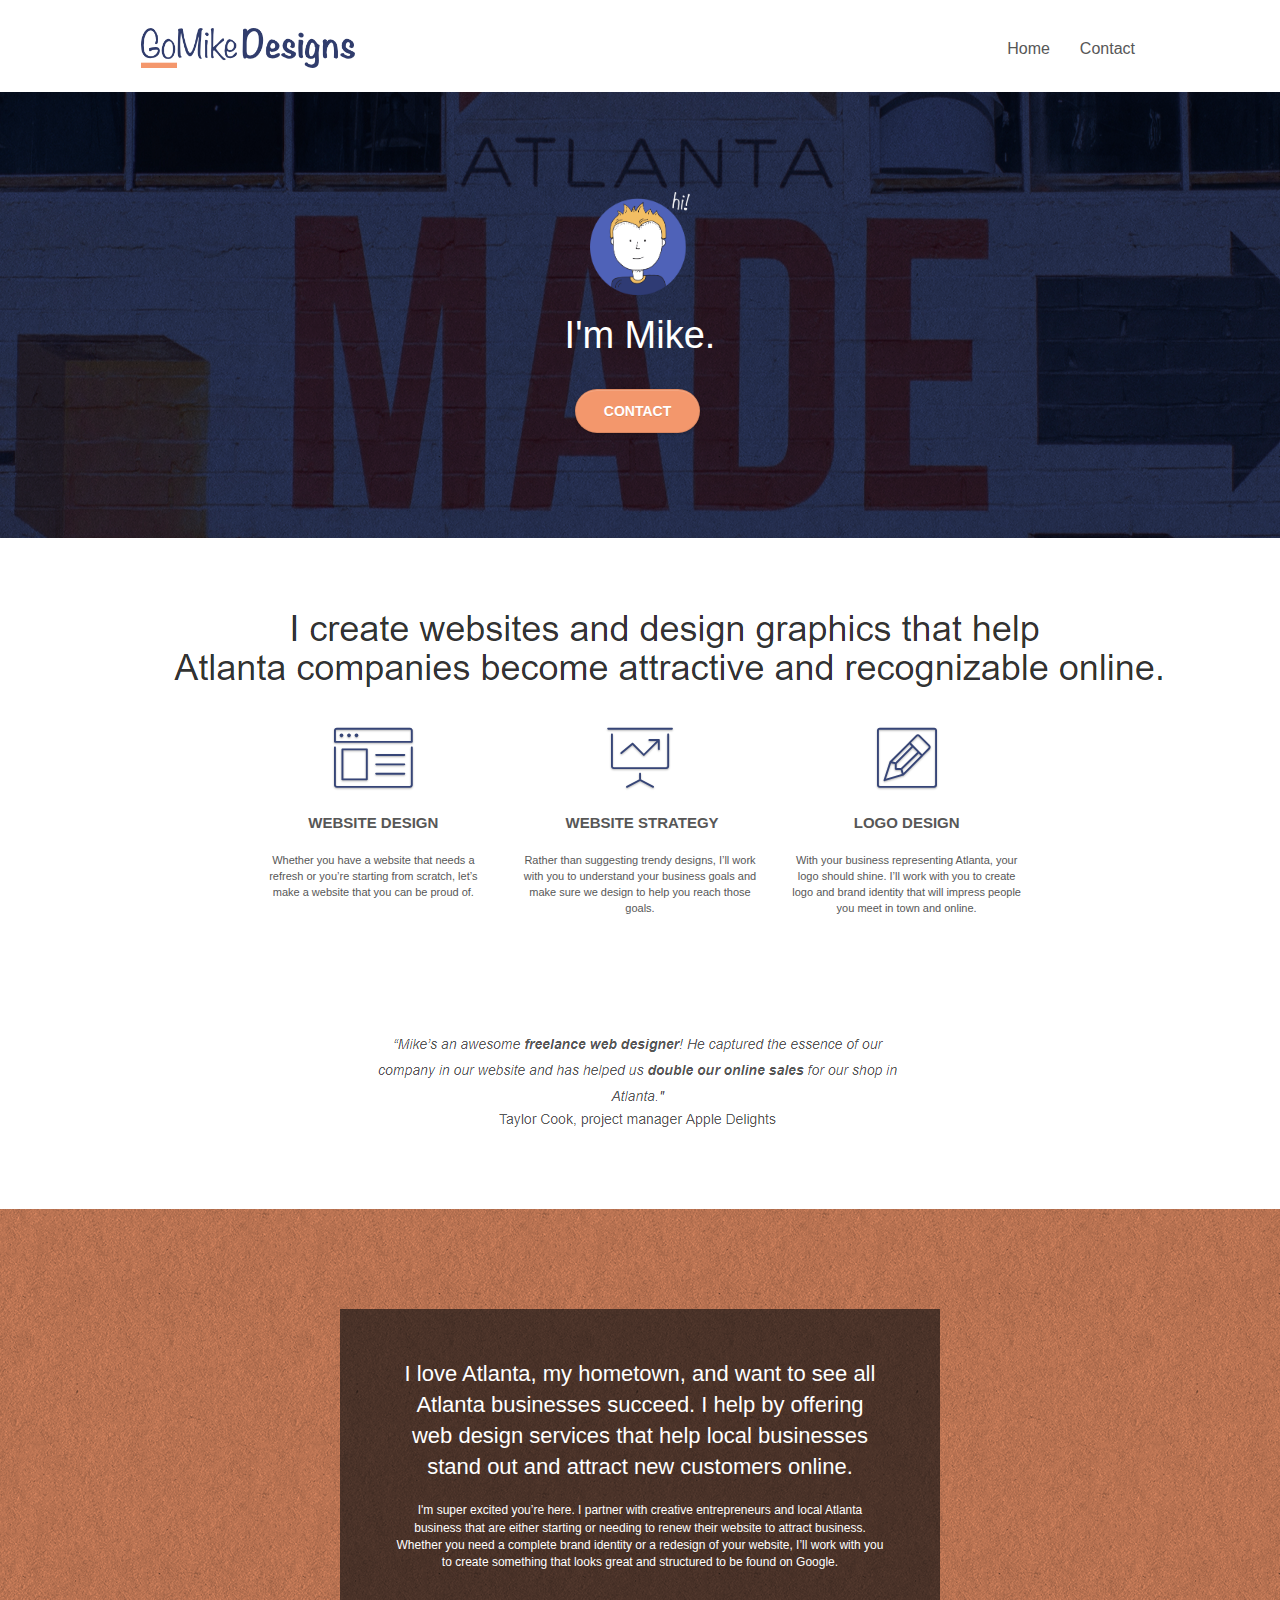
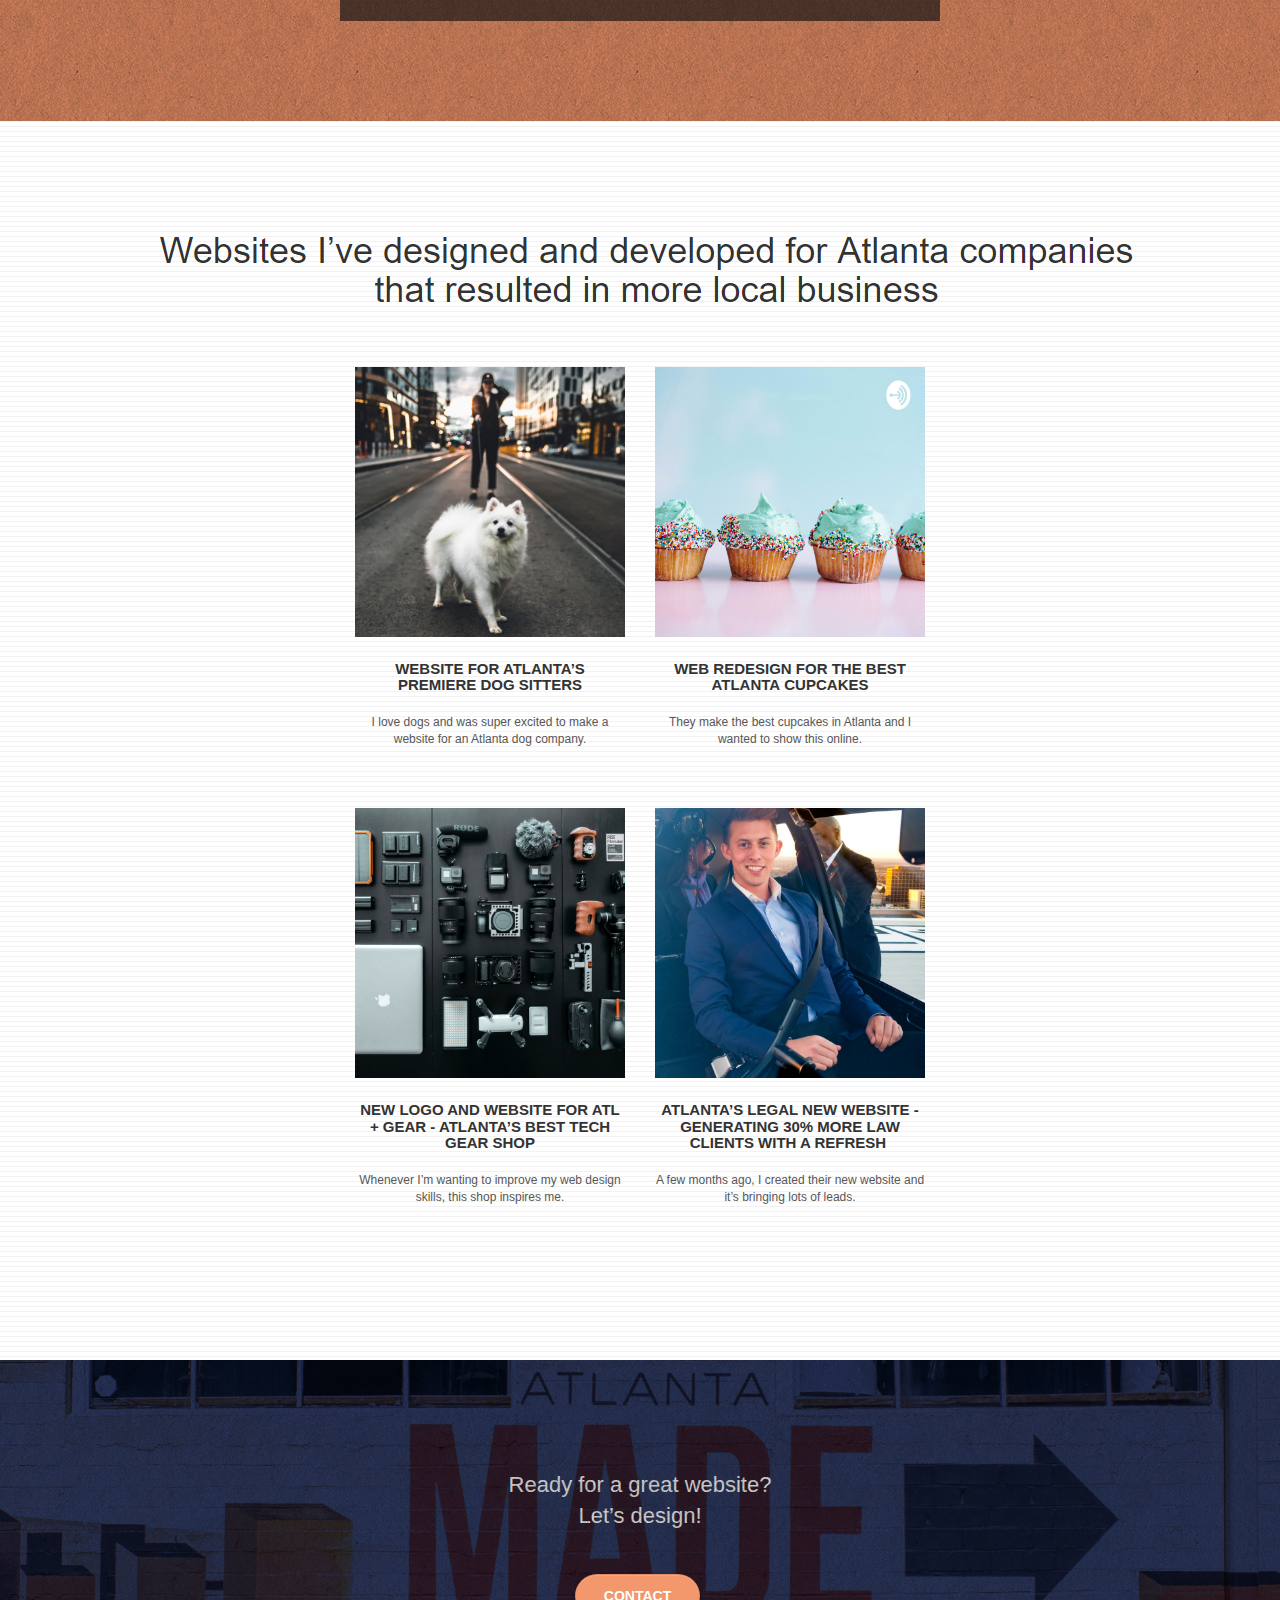
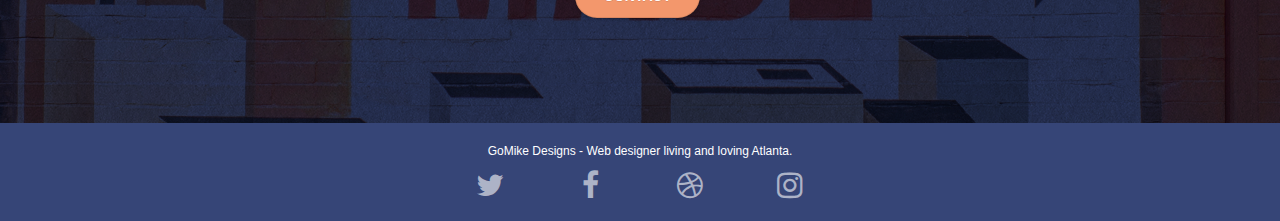
==== index.html @ 609f72b2 "deleted spammy internal links leading to the same page and fixed the color of social media on contac" ====
<!doctype html>
<html lang="en">

<head>
	<meta charset="utf-8">
	<meta name="keywords"
		content="seo, google, website, internet, web design, design agency, design agency, design agency, design agency, design agency, design agency, logo design atlanta">
	<meta name="description" content="I'm Mike and your should hire me to build your website">
	<meta name="viewport" content="width=device-width, initial-scale=1.0, viewport-fit=cover">
	<link rel="shortcut icon" type="image/png" href="favicon.jpg">

	<link rel="stylesheet" type="text/css" href="./css/bootstrap.css">
	<link rel="stylesheet" type="text/css" href="style.css">
	<link rel="stylesheet" type="text/css" href="./css/font-awesome.css">
	<link rel="stylesheet" type="text/css" href="./css/et-line.css">


	<script src="./js/jquery-2.1.0.js"></script>
	<script src="./js/bootstrap.js"></script>
	<script src="./js/blocs.js"></script>
	<script src="./js/jquery.touchSwipe.js"></script>
	<script src="./js/gmaps.js"></script>

	<title>Home</title>


	<!-- Analytics -->

	<!-- Analytics END -->

</head>

<body>
	<!-- Main container -->
	<main class="page-container">

		<!-- bloc-0 -->
		<div class="bloc bgc-white l-bloc " id="bloc-0">
			<div class="container bloc-sm">
				<nav class="navbar row">
					<div class="navbar-header">
						<a class="navbar-brand" href="index.html"><img src="img/atlanta%20web%20design%20logo.png"
								alt="logo, seo, google, website, internet, web design, design agency" height="40" /></a>
						<button id="nav-toggle" type="button" class="ui-navbar-toggle navbar-toggle"
							data-toggle="collapse" data-target=".navbar-1">
							<span class="sr-only">Toggle navigation</span><span class="icon-bar"></span><span
								class="icon-bar"></span><span class="icon-bar"></span>
						</button>
					</div>
					<div class="collapse navbar-collapse navbar-1 special-dropdown-nav">
						<ul class="site-navigation nav navbar-nav">
							<li>
								<a href="index.html">Home</a>
							</li>
							<li>
							</li>
							<li>
								<a href="Contact.html">Contact</a>
							</li>
						</ul>
					</div>
				</nav>
			</div>
		</div>
		<!-- bloc-0 END -->

		<!-- bloc-1-hero -->
		<div class="bloc bgc-dark-slate-blue bg-atlanta-20made-20sign d-bloc bg-t-edge bloc-bg-texture texture-paper b-parallax"
			id="bloc-1-hero">
			<div class="container bloc-lg">
				<div class="row tight-width-whitespace">
					<div class="col-sm-12">
						<img src="img/atlanta%20web%20designer%20mike.png" class="center-block image-resize-mode"
							width="100"
							alt="atlanta web designer mike,seo, google, website, internet, web design, design agency" />
						<h1 class="text-center hero-bloc-text tc-white ">
							I'm Mike.
						</h1>
						<div class="text-center">
							<a href="contact.html" class="btn btn-lg btn-clean btn-rd cta-hero btn-atomic-tangerine"
								id="cta-hero">Contact</a>
						</div>
					</div>
				</div>
			</div>
		</div>
		<!-- bloc-1-hero END -->

		<!-- bloc-2-services -->
		<div class="bloc bgc-white l-bloc" id="bloc-2-services">
			<div class="container bloc-md">
				<div class="row">
					<div class="col-sm-12 text-center">
						<img alt="web agency, web design, logo design, atlanta agency, mike" src="img/title.png" />
					</div>
				</div>
				<div class="row voffset-lg med-width-whitespace">
					<div class="col-sm-4">
						<div class="text-center">
							<span class="et-icon-browser sm-shadow icon-dark-slate-blue icons icon-lg"></span>
						</div>
						<h2 class="mg-md text-center service-header">
							Website Design
						</h2>
						<p class="text-center ">
							Whether you have a website that needs a refresh or you&rsquo;re starting from scratch,
							let&rsquo;s make a website that you can be proud of.
						</p>
					</div>
					<div class="col-sm-4">
						<div class="text-center">
							<span class="et-icon-presentation sm-shadow icon-dark-slate-blue icons icon-lg"></span>
						</div>
						<h2 class="mg-md text-center service-header">
							&nbsp;Website Strategy
						</h2>
						<p class="text-center ">
							Rather than suggesting trendy designs, I&rsquo;ll work with you to understand your business
							goals and make sure we design to help you reach those goals.<br>
						</p>
					</div>
					<div class="col-sm-4">
						<div class="text-center">
							<span class="et-icon-edit sm-shadow icon-dark-slate-blue icons icon-lg"></span>
						</div>
						<h2 class="mg-md text-center service-header">
							Logo Design
						</h2>
						<p class="text-center ">
							With your business representing Atlanta, your logo should shine. I&rsquo;ll work with you to
							create logo and brand identity that will impress people you meet in town and online.
						</p>
					</div>
				</div>
				<div class="row voffset-lg voffset">
					<div class="col-xs-12 col-md-8 col-md-offset-2 text-center">
						<img alt="web agency, web design, logo design " src="img/quote.png" />
					</div>
				</div>
			</div>
		</div>
		<!-- bloc-2-services END -->

		<!-- bloc-3-what-i-do -->
		<div class="bloc tc-white bgc-atomic-tangerine bloc-bg-texture texture-paper b-parallax bg-atlanta-20made-20sign-20orange d-bloc"
			id="bloc-3-what-i-do">
			<div class="container bloc-lg">
				<div class="row tight-width-whitespace black-background">
					<div class="col-sm-12">
						<h2 class="mg-md text-center tc-white">
							I love Atlanta, my hometown, and want to see all Atlanta businesses succeed. I help by
							offering web design services that help local businesses stand out and attract new customers
							online.<br>
						</h2>
						<p class="text-center white">
							I'm super excited you&rsquo;re here. I partner with creative entrepreneurs and local Atlanta
							business that are either starting or needing to renew their website to attract business.
							Whether you need a complete brand identity or a redesign of your website, I&rsquo;ll work
							with you to create something that looks great and structured to be found on
							Google.<br>
						</p>
					</div>
				</div>
			</div>
		</div>
		<!-- bloc-3-what-i-do END -->

		<!-- bloc-4-portfolio -->
		<div class="bloc bgc-white bg-lines-h2-bg bg-repeat l-bloc" id="bloc-4-portfolio">
			<div class="container bloc-lg">
				<div class="row">
					<div class="col-sm-12 text-center">
						<img alt="web agency, web design, logo design " src="img/title2.png" />

					</div>
				</div>
				<div class="row tight-width-whitespace portfolio-row">
					<div class="col-sm-6">
						<a href="#" data-lightbox="img/11.jpg" data-gallery-id="gallery-1"
							data-caption="Website for Atlanta's Premiere dog salon" data-frame="snapshot-lb"><img
								src="img/11.jpg" class="img-responsive portfolio-thumb"
								alt="seo, google, website, internet, web design, design agency website for dog salon" /></a>
						<h3 class="mg-md text-center">
							Website for Atlanta&rsquo;s premiere Dog Sitters
						</h3>
						<p class="text-center">
							I love dogs and was super excited to make a website for an Atlanta dog company.
						</p>
					</div>
					<div class="col-sm-6">
						<a href="#" data-lightbox="img/2.jpg" data-gallery-id="gallery-1"
							data-caption="web redesign for the best cupcakes in Atlanta" data-frame="snapshot-lb"><img
								src="img/2.jpg" class="img-responsive portfolio-thumb"
								alt="seo, google, website, internet, web design, design agency website for best cupcakes in atlanta" /></a>
						<h3 class="mg-md text-center">
							Web redesign for the best Atlanta&nbsp;cupcakes
						</h3>
						<p class="text-center">
							They make the best cupcakes in Atlanta and I wanted to show this online.
						</p>
					</div>
				</div>
				<div class="row tight-width-whitespace portfolio-row">
					<div class="col-sm-6">
						<a href="#" data-lightbox="img/3.bmp" data-gallery-id="gallery-1"
							data-caption="New logo and website for Atlanta's best tech gear shop"
							data-frame="snapshot-lb"><img src="img/3.bmp" class="img-responsive portfolio-thumb"
								alt="3.jpg" /></a>
						<h3 class="mg-md text-center">
							New logo and website for Atl + Gear - Atlanta&rsquo;s best tech gear shop
						</h3>
						<p class="text-center">
							Whenever I&rsquo;m wanting to improve my web design skills, this shop inspires me.
						</p>
					</div>
					<div class="col-sm-6">
						<a href="#" data-lightbox="img/4.bmp" data-gallery-id="gallery-1"
							data-caption="Atlanta's legal website generates 30% more clients after web redesign"
							data-frame="snapshot-lb"><img src="img/4.bmp" class="img-responsive portfolio-thumb"
								alt="seo, google, website, internet, web design, Atlanta's legal website generates 30% more clients after web redesign" /></a>
						<h3 class="mg-md text-center">
							Atlanta&rsquo;s legal new website - Generating 30% more law clients with a refresh&nbsp;
						</h3>
						<p class="text-center">
							A few months ago, I created their new website and it&rsquo;s bringing lots of leads.
						</p>
					</div>
				</div>
			</div>
		</div>
		<!-- bloc-4-portfolio END -->

		<!-- bloc-5-cta -->
		<div class="bloc bgc-dark-slate-blue bg-atlanta-20made-20sign d-bloc bloc-bg-texture texture-paper"
			id="bloc-5-cta">
			<div class="container bloc-lg">
				<div class="row">
					<h2 class="mg-md text-center tc-white">
						Ready for a great website? <br>Let&rsquo;s design!
					</h2>
					<div class="col-sm-12 text-center">
						<a href="contact.html"
							class="btn btn-atomic-tangerine btn-clean btn-rd btn-lg cta-hero">Contact</a>
					</div>
				</div>
			</div>
		</div>
		<!-- bloc-5-cta END -->

		<!-- Footer - bloc-8 -->
		<footer class="bloc bgc-dark-slate-blue d-bloc" id="bloc-8">
			<div class="container bloc-sm">
				<div class="row">
					<div class="col-sm-12">
						<p class="text-center white">
							GoMike Designs - Web designer living and loving Atlanta.<br>
						</p>
						<div class="row row-no-gutters social">
							<div class="col-sm-3">
								<div class="text-center">
									<a class="social" href="index.html"><span class="fa fa-twitter icon-md"></span></a>
								</div>
							</div>
							<div class="col-sm-3">
								<div class="text-center">
									<a class="social" href="index.html"><span class="fa fa-facebook icon-md"></span></a>
								</div>
							</div>
							<div class="col-sm-3">
								<div class="text-center">
									<a class="social" href="index.html"><span class="fa fa-dribbble icon-md"></span></a>
								</div>
							</div>
							<div class="col-sm-3">
								<div class="text-center">
									<a class="social" href="index.html"><span
											class="fa fa-instagram icon-md"></span></a>
								</div>
							</div>
						</div>
					</div>
				</div>
			</div>
		</footer>
		<!-- Footer - bloc-8 END -->

	</main>
	<!-- Main container END -->
</body>

</html>
---- style.css ----
body {
    margin: 0;
    padding: 0;
    background: #FFF;
    overflow-x: hidden;
    -webkit-font-smoothing: antialiased;
    -moz-osx-font-smoothing: grayscale;
}

a,
button {
    transition: all .3s ease-in-out;
    outline: none !important;
}

a:hover {
    text-decoration: none;
    cursor: pointer;
}

#page-loading-blocs-notifaction {
    position: fixed;
    top: 0;
    bottom: 0;
    width: 100%;
    z-index: 100000;
    background: #FFFFFF url("img/pageload-spinner.gif") no-repeat center center;
}

.bloc {
    width: 100%;
    clear: both;
    background: 50% 50% no-repeat;
    padding: 0 50px;
    -webkit-background-size: cover;
    -moz-background-size: cover;
    -o-background-size: cover;
    background-size: cover;
    position: relative;
}

.bloc .container {
    padding-left: 0;
    padding-right: 0;
}

.bloc-lg {
    padding: 100px 50px;
}

.bloc-md {
    padding: 50px;
}

.bloc-sm {
    padding: 20px 50px;
}

.bg-center,
.bg-l-edge,
.bg-r-edge,
.bg-t-edge,
.bg-b-edge,
.bg-tl-edge,
.bg-bl-edge,
.bg-tr-edge,
.bg-br-edge,
.bg-repeat {
    -webkit-background-size: auto !important;
    -moz-background-size: auto !important;
    -o-background-size: auto !important;
    background-size: auto !important;
}

.bg-repeat {
    background: repeat;
}

.bg-t-edge {
    background: top no-repeat;
}

.bloc-bg-texture::before {
    content: "";
    background-size: 2px 2px;
    position: absolute;
    top: 0;
    bottom: 0;
    left: 0;
    right: 0;
}

.texture-paper::before {
    background: url("img/texture-paper.png");
    background-size: 280px 280px;
}

.b-parallax {
    background-attachment: fixed;
}

.d-bloc {
    color: rgba(255, 255, 255, .7);
}

.d-bloc button:hover {
    color: rgba(255, 255, 255, .9);
}

.d-bloc .icon-round,
.d-bloc .icon-square,
.d-bloc .icon-rounded,
.d-bloc .icon-semi-rounded-a,
.d-bloc .icon-semi-rounded-b {
    border-color: rgba(255, 255, 255, .9);
}

.d-bloc .divider-h span {
    border-color: rgba(255, 255, 255, .2);
}

.d-bloc .a-btn,
.d-bloc .navbar a,
.d-bloc .navbar-brand,
.d-bloc a .icon-sm,
.d-bloc a .icon-md,
.d-bloc a .icon-lg,
.d-bloc a .icon-xl,
.d-bloc h1 a,
.d-bloc h2 a,
.d-bloc h3 a,
.d-bloc h4 a,
.d-bloc h5 a,
.d-bloc h6 a,
.d-bloc p a {
    color: rgba(255, 255, 255, .6);
}

.d-bloc .a-btn:hover,
.d-bloc .navbar a:hover,
.d-bloc .navbar-brand:hover,
.d-bloc a:hover .icon-sm,
.d-bloc a:hover .icon-md,
.d-bloc a:hover .icon-lg,
.d-bloc a:hover .icon-xl,
.d-bloc h1 a:hover,
.d-bloc h2 a:hover,
.d-bloc h3 a:hover,
.d-bloc h4 a:hover,
.d-bloc h5 a:hover,
.d-bloc h6 a:hover,
.d-bloc p a:hover {
    color: rgba(255, 255, 255, 1);
}

.d-bloc .navbar-toggle .icon-bar {
    background: rgba(255, 255, 255, 1);
}

.d-bloc .btn-wire,
.d-bloc .btn-wire:hover {
    color: rgba(255, 255, 255, 1);
    border-color: rgba(255, 255, 255, 1);
}

.d-bloc .panel {
    color: rgba(0, 0, 0, .5);
}

.d-bloc .panel button:hover {
    color: rgba(0, 0, 0, .7);
}

.d-bloc .panel icon {
    border-color: rgba(0, 0, 0, .7);
}

.d-bloc .panel .divider-h span {
    border-color: rgba(0, 0, 0, .1);
}

.d-bloc .panel .a-btn {
    color: rgba(0, 0, 0, .6);
}

.d-bloc .panel .a-btn:hover {
    color: rgba(0, 0, 0, 1);
}

.d-bloc .panel .btn-wire,
.d-bloc .panel .btn-wire:hover {
    color: rgba(0, 0, 0, .7);
    border-color: rgba(0, 0, 0, .3);
}

.d-bloc .panel,
.l-bloc {
    color: rgba(0, 0, 0, .5);
}

.d-bloc .panel button:hover,
.l-bloc button:hover {
    color: rgba(0, 0, 0, .7);
}

.l-bloc .icon-round,
.l-bloc .icon-square,
.l-bloc .icon-rounded,
.l-bloc .icon-semi-rounded-a,
.l-bloc .icon-semi-rounded-b {
    border-color: rgba(0, 0, 0, .7);
}

.d-bloc .panel .divider-h span,
.l-bloc .divider-h span {
    border-color: rgba(0, 0, 0, .1);
}

.d-bloc .panel .a-btn,
.l-bloc .a-btn,
.l-bloc .navbar a,
.l-bloc .navbar-brand,
.l-bloc a .icon-sm,
.l-bloc a .icon-md,
.l-bloc a .icon-lg,
.l-bloc a .icon-xl,
.l-bloc h1 a,
.l-bloc h2 a,
.l-bloc h3 a,
.l-bloc h4 a,
.l-bloc h5 a,
.l-bloc h6 a,
.l-bloc p a {
    color: rgba(0, 0, 0, .6);
}

.d-bloc .panel .a-btn:hover,
.l-bloc .a-btn:hover,
.l-bloc .navbar a:hover,
.l-bloc .navbar-brand:hover,
.l-bloc a:hover .icon-sm,
.l-bloc a:hover .icon-md,
.l-bloc a:hover .icon-lg,
.l-bloc a:hover .icon-xl,
.l-bloc h1 a:hover,
.l-bloc h2 a:hover,
.l-bloc h3 a:hover,
.l-bloc h4 a:hover,
.l-bloc h5 a:hover,
.l-bloc h6 a:hover,
.l-bloc p a:hover {
    color: rgba(0, 0, 0, 1);
}

.l-bloc .navbar-toggle .icon-bar {
    color: rgba(0, 0, 0, .6);
}

.d-bloc .panel .btn-wire,
.d-bloc .panel .btn-wire:hover,
.l-bloc .btn-wire,
.l-bloc .btn-wire:hover {
    color: rgba(0, 0, 0, .7);
    border-color: rgba(0, 0, 0, .3);
}

.voffset {
    margin-top: 30px;
}

.voffset-lg {
    margin-top: 80px;
}

.row-no-gutters {
    margin-right: 0;
    margin-left: 0;
}

.row.row-no-gutters>[class^="col-"],
.row.row-no-gutters>[class*=" col-"] {
    padding-right: 0;
    padding-left: 0;
}

#bloc-2-services p {
    font-size: 11px;
}

.navbar {
    margin-bottom: 0;
    z-index: 1;
}

.navbar-brand {
    height: auto;
    padding: 3px 15px;
    font-size: 25px;
    font-weight: normal;
    font-weight: 600;
    line-height: 44px;
}

.navbar-brand img {
    max-height: 200px;
    margin: 0 5px 0 0;
    display: inline;
}

.navbar-brand img[src$=svg] {
    min-width: 100px;
}

.nav-center .navbar-brand img {
    margin: 0;
}

.navbar .nav {
    padding-top: 2px;
    margin-right: -16px;
    float: right;
    z-index: 1;
}

.nav>li {
    float: left;
    margin-top: 4px;
    font-size: 16px;
}

.navbar-nav .open .dropdown-menu>li>a {
    text-align: inherit;
}

.nav>li a:hover,
.nav>li a:focus {
    background: transparent;
}

.navbar-toggle {
    margin: 10px 10px 0 0;
    border: 0px;
}

.navbar-toggle:hover {
    background: transparent !important;
}

.navbar-toggle .icon-bar {
    background-color: rgba(0, 0, 0, .5);
    width: 26px;
}

.nav-invert .navbar .nav {
    float: left;
}

.nav-invert .navbar-header,
.nav-invert .navbar-brand {
    float: right;
    position: relative;
    z-index: 2;
}

@media (min-width: 768px) {
    .site-navigation {
        position: absolute;
        top: 50%;
        right: 20px;
        transform: translate(0, -50%);
        -webkit-transform: translateY(-50%);
    }

    .nav>li .dropdown-menu a,
    .nav>li .dropdown-menu a:hover {
        color: #484848;
    }

    .nav-invert .site-navigation {
        left: 0;
        right: 0;
    }

    .nav-center {
        text-align: center;
    }

    .nav-center .navbar-header {
        width: 100%;
    }

    .nav-center .navbar-header,
    .nav-center .navbar-brand,
    .nav-center .nav>li {
        float: none;
        display: inline-block;
    }

    .nav-center .site-navigation {
        position: relative;
        width: 100%;
        right: 0;
        margin-right: 0px;
        margin-top: 20px;
    }

    .nav-center.mini-nav .navbar-toggle {
        float: none;
        margin: 10px auto 0;
    }
}

.nav>li>.dropdown a {
    background: none !important;
    display: block;
    padding: 14px 15px;
}

nav .caret {
    margin: 0 5px;
}

.dropdown-menu .dropdown-menu {
    top: -8px;
    left: 100%;
}

.dropdown-menu .dropmenu-flow-right {
    top: 100%;
    left: 0;
    margin-left: -1px;
    border-top-left-radius: 0;
    border-top-right-radius: 0;
}

.dropdown-menu .dropdown span {
    border: 4px solid black;
    border-top-color: transparent;
    border-right-color: transparent;
    border-bottom-color: transparent;
    margin: 6px -5px 0 0 !important;
    float: right;
}

.mg-md {
    margin-top: 10px;
    margin-bottom: 20px;
}

.mg-lg {
    margin-top: 10px;
    margin-bottom: 40px;
}

.btn {
    margin: 0 5px 5px 0;
}

.btn.pull-right {
    margin: 0 0 5px 5px;
}

.btn-d,
.btn-d:hover,
.btn-d:focus {
    color: #FFF;
    background: rgba(0, 0, 0, .3);
}

button {
    outline: none !important;
}

.btn-rd {
    border-radius: 40px;
}

.btn-clean {
    border: 1px solid rgba(0, 0, 0, .08);
    border-bottom-color: rgba(0, 0, 0, .1);
    text-shadow: 0 1px 0 rgba(0, 0, 1, .1);
    box-shadow: 0 1px 3px rgba(0, 0, 1, .25), inset 0 1px 0 0 rgba(255, 255, 255, .15);
}

.icon-md {
    font-size: 30px !important;
}

.icon-lg {
    font-size: 60px !important;
}

.sm-shadow {
    text-shadow: 0 1px 2px rgba(0, 0, 0, .3);
}

.panel-sq,
.panel-sq .panel-heading,
.panel-sq .panel-footer {
    border-radius: 0;
}

.panel-rd {
    border-radius: 30px;
}

.panel-rd .panel-heading {
    border-radius: 29px 29px 0 0;
}

.panel-rd .panel-footer {
    border-radius: 0 0 29px 29px;
}

.form-control {
    border-color: rgba(0, 0, 0, .1);
    box-shadow: none;
}

.scrollToTop {
    width: 40px;
    height: 40px;
    position: fixed;
    bottom: 20px;
    right: 20px;
    opacity: 0;
    z-index: 500;
    transition: all .3s ease-in-out;
}

.scrollToTop span {
    margin-top: 6px;
}

.showScrollTop {
    font-size: 14px;
    opacity: 1;
}

a[data-lightbox] {
    position: relative;
    display: block;
    text-align: center;
}

a[data-lightbox]:hover::before {
    content: "+";
    font-family: "HelveticaNeue-Light", "Helvetica Neue Light", "Helvetica Neue", Helvetica, Arial;
    font-size: 32px;
    width: 50px;
    height: 50px;
    margin-left: -25px;
    border-radius: 50%;
    background: rgba(0, 0, 0, .6);
    color: #FFF;
    font-weight: 100;
    z-index: 1;
    position: absolute;
    top: 50%;
    transform: translateY(-50%);
    -webkit-transform: translateY(-50%);
}

a[data-lightbox]:hover img {
    opacity: 0.6;
    -webkit-animation-fill-mode: none;
    animation-fill-mode: none;
}

#lightbox-modal {
    display: flex;
    align-items: center;
}

#lightbox-modal .modal-dialog {
    width: 90%;
    max-width: 900px;
    margin: 0 auto 0;
}

#lightbox-modal .modal-dialog img {
    max-height: 90vh;
    margin: 0 auto;
}

.lightbox-caption {
    padding: 20px;
    color: #FFF;
    background: rgba(0, 0, 0, .5);
    position: absolute;
    left: 15px;
    right: 15px;
    bottom: 5px;
}

.close-lightbox {
    color: #FFF;
    font-size: 30px;
    position: absolute;
    top: 20px;
    right: 20px;
    z-index: 20;
    background: rgba(0, 0, 0, .5);
    border: none;
    line-height: 30px;
    padding: 0 9px 5px;
    opacity: 0.3;
}

.close-lightbox:hover,
.next-lightbox:hover,
.prev-lightbox:hover {
    opacity: 1.0;
    color: #FFF;
}

.next-lightbox,
.prev-lightbox {
    font-size: 20px;
    color: rgba(255, 255, 255, .9);
    background: rgba(0, 0, 0, .5);
    transition: all .2s ease-in-out;
    position: absolute;
    top: 45%;
    z-index: 1;
    opacity: 0.4;
}

.next-lightbox {
    padding: 6px 8px 1px 13px;
    right: 25px;
}

.prev-lightbox {
    padding: 6px 13px 1px 10px;
    left: 25px;
}

.snapshot-lb .modal-body {
    padding-bottom: 45px;
}

.snapshot-lb .lightbox-caption {
    padding: 0;
    color: rgba(0, 0, 0, .5);
    background: none;
}

h1,
h2,
h3,
h4,
h5,
h6,
p,
label,
.btn,
a {
    font-family: "helvetica";
    font-weight: 400;
    color: #575757 !important;
}

.container {
    max-width: 1000px;
}

.hero-bloc-text {
    font-size: 38px;
}

.hero-bloc-text-sub {
    font-size: 36px;
}

.statement-bloc-text {
    line-height: 26px;
    font-style: italic;
    font-size: 20px;
    text-align: center;
    font-weight: lighter;
    max-width: 520px;
    margin: auto auto auto auto;
}

p {
    font-size: 12px;
}

.tight-width-whitespace {
    max-width: 600px;
    margin: auto auto auto auto;
}

.h1 {
    font-size: 20px;
    font-family: "Open Sans";
}

.cta-hero {
    margin-top: 22px;
    color: #FFFFFF !important;
    text-transform: uppercase;
    padding: 12px 28px 12px 28px;
    font-size: 1.0em;
    font-weight: 700;
}

.social {
    max-width: 400px;
    margin: auto auto auto auto;
}

h2 {
    font-size: 22px;
    line-height: 1.4em;
}

h3 {
    font-size: 15px;
    text-transform: uppercase;
    font-weight: 700;
    color: #333333 !important;
}

.med-width-whitespace {
    max-width: 800px;
    margin: auto auto auto auto;
    box-shadow: 0px 0px 0px #000000;
}

h1 {
    color: #333333 !important;
}

h4 {
    color: #333333 !important;
}

.icons {
    margin-bottom: 14px;
    margin-top: 24px;
}

.white {
    color: #FFFFFF !important;
}

.portfolio-thumb {
    margin-bottom: 24px;
}

.portfolio-row {
    margin-bottom: 44px;
    margin-top: 50px;
}

.avatar {
    box-shadow: 0px 4px 9px rgba(0, 0, 0, 0.3);
}

.black-background {
    background-color: rgba(35, 31, 32, 0.7);
    padding: 40px 40px 40px 40px;
}

.bold-link {
    font-weight: 900;
    text-decoration: underline !important;
}

.service-header {
    font-size: 15px;
    font-weight: 700;
    text-transform: uppercase;
}

.bgc-white {
    background-color: #FFFFFF;
}

.bgc-dark-slate-blue {
    background-color: #364577;
}

.bgc-atomic-tangerine {
    background-color: #F3976C;
}

.tc-white {
    color: white !important;
}

.btn-atomic-tangerine {
    background: #F3976C;
    color: #FFFFFF !important;
}

.btn-atomic-tangerine:hover {
    background: #c27956 !important;
    color: #FFFFFF !important;
}

.ltc-white {
    color: #FFFFFF !important;
}

.ltc-white:hover {
    color: #cccccc !important;
}

.ltc-atomic-tangerine {
    color: #F3976C !important;
}

.ltc-atomic-tangerine:hover {
    color: #c27956 !important;
}

.icon-dark-slate-blue {
    color: #364577 !important;
    border-color: #364577 !important;
}

.bg-dots-bg {
    background-image: url("img/dots-bg.png");
}

.bg-lines-h2-bg {
    background-image: url("img/lines-h2-bg.png");
}

.bg-atlanta-20made-20sign {
    background-image: url("img/atlanta%20made%20sign.jpg");
}

.bg-atlanta-20made-20sign-20orange {
    background-image: url("img/atlanta%20made%20sign%20orange.jpg");
}

.col-sm-4 a {
    color: rgba(255, 255, 255, .7) !important;
}

@media (max-width: 1024px) {
    .bloc {
        padding-left: 20px;
        padding-right: 20px;
    }

    .bloc.full-width-bloc,
    .bloc-tile-2.full-width-bloc .container,
    .bloc-tile-3.full-width-bloc .container,
    .bloc-tile-4.full-width-bloc .container {
        padding-left: 0;
        padding-right: 0;
    }
}

@media (max-width: 992px) and (min-width: 768px) {
    .navbar .nav {
        max-width: 80%
    }

    .nav-center.navbar .nav {
        max-width: 100%
    }
}

@media only screen and (min-device-width: 768px) and (max-device-width: 1024px) and (orientation: landscape) {
    .b-parallax {
        background-attachment: scroll;
    }
}

@media only screen and (min-device-width: 1024px) and (max-device-width: 1366px) and (-webkit-min-device-pixel-ratio: 1.5) {
    .b-parallax {
        background-attachment: scroll;
    }
}

@media (max-width: 991px) {
    .container {
        width: 100%;
    }

    .b-parallax {
        background-attachment: scroll;
    }

    .page-container,
    #hero-bloc {
        overflow-x: hidden;
        position: relative;
    }

    .bloc {
        padding-left: constant(safe-area-inset-left);
        padding-right: constant(safe-area-inset-right);
    }

    .bloc-group,
    .bloc-group .bloc {
        display: block;
        width: 100%;
    }

    .bloc-fill-screen .fill-bloc-top-edge,
    .bloc-fill-screen .fill-bloc-bottom-edge {
        padding: 0 20px;
        padding-left: constant(safe-area-inset-left);
        padding-right: constant(safe-area-inset-right);
    }
}

@media (max-width: 767px) {
    .page-container {
        overflow-x: hidden;
        position: relative;
    }

    h1,
    h2,
    h3,
    h4,
    h5,
    h6,
    p,
    #disqus_thread {
        padding-left: 10px !important;
        padding-right: 10px !important;
    }

    .b-parallax {
        background-attachment: scroll;
    }

    .navbar .nav {
        padding-top: 0;
        border-top: 1px solid rgba(0, 0, 0, .2);
        float: none !important;
    }

    .navbar.row {
        margin-left: 0;
        margin-right: 0;
    }

    .site-navigation {
        position: inherit;
        transform: none;
        -webkit-transform: none;
        -ms-transform: none;
    }

    .nav>li {
        margin-top: 0;
        border-bottom: 1px solid rgba(0, 0, 0, .1);
        background: rgba(0, 0, 0, .05);
        text-align: left;
        padding-left: 15px;
        width: 100%;
    }

    .nav>li:hover {
        background: rgba(0, 0, 0, .08);
    }

    .dropdown .dropdown a .caret {
        float: none;
        margin: 5px 0 0 10px !important;
        border: 4px solid black;
        border-bottom-color: transparent;
        border-right-color: transparent;
        border-left-color: transparent;
    }

    #hero-bloc .navbar .nav {
        background: rgba(0, 0, 0, .8);
    }

    #hero-bloc .navbar .nav a {
        color: rgba(255, 255, 255, .6);
    }

    .hero {
        padding: 50px 0;
    }

    .hero-nav {
        left: -1px;
        right: -1px;
    }

    .navbar-collapse {
        padding: 0;
        overflow-x: hidden;
        -webkit-box-shadow: none;
        box-shadow: none;
    }

    .navbar-brand img {
        max-height: 40px;
        width: auto;
    }

    .nav-invert .navbar-header {
        float: none;
        width: 100%;
    }

    .nav-invert .navbar-toggle {
        float: left;
        margin-left: 10px;
    }

    .bloc {
        padding-left: 0;
        padding-right: 0;
    }

    .bloc-xxl,
    .bloc-xl,
    .bloc-lg {
        padding: 40px 0;
    }

    .bloc-sm,
    .bloc-md {
        padding-left: 0;
        padding-right: 0;
    }

    .bloc-tile-2 .container,
    .bloc-tile-3 .container,
    .bloc-tile-4 .container,
    .bloc-fill-screen .fill-bloc-top-edge,
    .bloc-fill-screen .fill-bloc-bottom-edge {
        padding-left: 0;
        padding-right: 0;
    }

    .a-block {
        padding: 0 10px;
    }

    .btn-dwn {
        display: none;
    }

    .voffset {
        margin-top: 5px;
    }

    .voffset-md {
        margin-top: 20px;
    }

    .voffset-lg {
        margin-top: 30px;
    }

    form {
        padding: 5px;
    }

    .close-lightbox {
        display: inline-block;
    }

    .blocsapp-device-iphone5 {
        background-size: 216px 425px;
        padding-top: 60px;
        width: 216px;
        height: 425px;
    }

    .blocsapp-device-iphone5 img {
        width: 180px;
        height: 320px;
    }
}
.light{
    color:rgba(255, 255, 255, .6) !important;
}

@media (max-width: 400px) {
    .bloc {
        padding-left: 0;
        padding-right: 0;
    }
}

@media (max-width: 767px) {
    .bloc-mob-center-text {
        text-align: center;
    }
}
---- css/et-line.css ----
@font-face {
    font-family: et-line;
    src: url(../fonts/et-line.eot);
    src: url(../fonts/et-line.eot?#iefix) format('embedded-opentype'), url(../fonts/et-line.woff) format('woff'), url(../fonts/et-line.ttf) format('truetype'), url(../fonts/et-line.svg#et-line) format('svg');
    font-weight: 400;
    font-style: normal
}

.et-icon-adjustments,
.et-icon-alarmclock,
.et-icon-anchor,
.et-icon-aperture,
.et-icon-attachment,
.et-icon-bargraph,
.et-icon-basket,
.et-icon-beaker,
.et-icon-bike,
.et-icon-book-open,
.et-icon-briefcase,
.et-icon-browser,
.et-icon-calendar,
.et-icon-camera,
.et-icon-caution,
.et-icon-chat,
.et-icon-circle-compass,
.et-icon-clipboard,
.et-icon-clock,
.et-icon-cloud,
.et-icon-compass,
.et-icon-desktop,
.et-icon-dial,
.et-icon-document,
.et-icon-documents,
.et-icon-download,
.et-icon-dribbble,
.et-icon-edit,
.et-icon-envelope,
.et-icon-expand,
.et-icon-facebook,
.et-icon-flag,
.et-icon-focus,
.et-icon-gears,
.et-icon-genius,
.et-icon-gift,
.et-icon-global,
.et-icon-globe,
.et-icon-googleplus,
.et-icon-grid,
.et-icon-happy,
.et-icon-hazardous,
.et-icon-heart,
.et-icon-hotairballoon,
.et-icon-hourglass,
.et-icon-key,
.et-icon-laptop,
.et-icon-layers,
.et-icon-lifesaver,
.et-icon-lightbulb,
.et-icon-linegraph,
.et-icon-linkedin,
.et-icon-lock,
.et-icon-magnifying-glass,
.et-icon-map,
.et-icon-map-pin,
.et-icon-megaphone,
.et-icon-mic,
.et-icon-mobile,
.et-icon-newspaper,
.et-icon-notebook,
.et-icon-paintbrush,
.et-icon-paperclip,
.et-icon-pencil,
.et-icon-phone,
.et-icon-picture,
.et-icon-pictures,
.et-icon-piechart,
.et-icon-presentation,
.et-icon-pricetags,
.et-icon-printer,
.et-icon-profile-female,
.et-icon-profile-male,
.et-icon-puzzle,
.et-icon-quote,
.et-icon-recycle,
.et-icon-refresh,
.et-icon-ribbon,
.et-icon-rss,
.et-icon-sad,
.et-icon-scissors,
.et-icon-scope,
.et-icon-search,
.et-icon-shield,
.et-icon-speedometer,
.et-icon-strategy,
.et-icon-streetsign,
.et-icon-tablet,
.et-icon-target,
.et-icon-telescope,
.et-icon-toolbox,
.et-icon-tools,
.et-icon-tools-2,
.et-icon-trophy,
.et-icon-tumblr,
.et-icon-twitter,
.et-icon-upload,
.et-icon-video,
.et-icon-wallet,
.et-icon-wine {
    font-family: et-line;
    speak: none;
    font-style: normal;
    font-weight: 400;
    font-variant: normal;
    text-transform: none;
    line-height: 1;
    -webkit-font-smoothing: antialiased;
    -moz-osx-font-smoothing: grayscale;
    display: inline-block
}

.et-icon-mobile:before {
    content: "\e000"
}

.et-icon-laptop:before {
    content: "\e001"
}

.et-icon-desktop:before {
    content: "\e002"
}

.et-icon-tablet:before {
    content: "\e003"
}

.et-icon-phone:before {
    content: "\e004"
}

.et-icon-document:before {
    content: "\e005"
}

.et-icon-documents:before {
    content: "\e006"
}

.et-icon-search:before {
    content: "\e007"
}

.et-icon-clipboard:before {
    content: "\e008"
}

.et-icon-newspaper:before {
    content: "\e009"
}

.et-icon-notebook:before {
    content: "\e00a"
}

.et-icon-book-open:before {
    content: "\e00b"
}

.et-icon-browser:before {
    content: "\e00c"
}

.et-icon-calendar:before {
    content: "\e00d"
}

.et-icon-presentation:before {
    content: "\e00e"
}

.et-icon-picture:before {
    content: "\e00f"
}

.et-icon-pictures:before {
    content: "\e010"
}

.et-icon-video:before {
    content: "\e011"
}

.et-icon-camera:before {
    content: "\e012"
}

.et-icon-printer:before {
    content: "\e013"
}

.et-icon-toolbox:before {
    content: "\e014"
}

.et-icon-briefcase:before {
    content: "\e015"
}

.et-icon-wallet:before {
    content: "\e016"
}

.et-icon-gift:before {
    content: "\e017"
}

.et-icon-bargraph:before {
    content: "\e018"
}

.et-icon-grid:before {
    content: "\e019"
}

.et-icon-expand:before {
    content: "\e01a"
}

.et-icon-focus:before {
    content: "\e01b"
}

.et-icon-edit:before {
    content: "\e01c"
}

.et-icon-adjustments:before {
    content: "\e01d"
}

.et-icon-ribbon:before {
    content: "\e01e"
}

.et-icon-hourglass:before {
    content: "\e01f"
}

.et-icon-lock:before {
    content: "\e020"
}

.et-icon-megaphone:before {
    content: "\e021"
}

.et-icon-shield:before {
    content: "\e022"
}

.et-icon-trophy:before {
    content: "\e023"
}

.et-icon-flag:before {
    content: "\e024"
}

.et-icon-map:before {
    content: "\e025"
}

.et-icon-puzzle:before {
    content: "\e026"
}

.et-icon-basket:before {
    content: "\e027"
}

.et-icon-envelope:before {
    content: "\e028"
}

.et-icon-streetsign:before {
    content: "\e029"
}

.et-icon-telescope:before {
    content: "\e02a"
}

.et-icon-gears:before {
    content: "\e02b"
}

.et-icon-key:before {
    content: "\e02c"
}

.et-icon-paperclip:before {
    content: "\e02d"
}

.et-icon-attachment:before {
    content: "\e02e"
}

.et-icon-pricetags:before {
    content: "\e02f"
}

.et-icon-lightbulb:before {
    content: "\e030"
}

.et-icon-layers:before {
    content: "\e031"
}

.et-icon-pencil:before {
    content: "\e032"
}

.et-icon-tools:before {
    content: "\e033"
}

.et-icon-tools-2:before {
    content: "\e034"
}

.et-icon-scissors:before {
    content: "\e035"
}

.et-icon-paintbrush:before {
    content: "\e036"
}

.et-icon-magnifying-glass:before {
    content: "\e037"
}

.et-icon-circle-compass:before {
    content: "\e038"
}

.et-icon-linegraph:before {
    content: "\e039"
}

.et-icon-mic:before {
    content: "\e03a"
}

.et-icon-strategy:before {
    content: "\e03b"
}

.et-icon-beaker:before {
    content: "\e03c"
}

.et-icon-caution:before {
    content: "\e03d"
}

.et-icon-recycle:before {
    content: "\e03e"
}

.et-icon-anchor:before {
    content: "\e03f"
}

.et-icon-profile-male:before {
    content: "\e040"
}

.et-icon-profile-female:before {
    content: "\e041"
}

.et-icon-bike:before {
    content: "\e042"
}

.et-icon-wine:before {
    content: "\e043"
}

.et-icon-hotairballoon:before {
    content: "\e044"
}

.et-icon-globe:before {
    content: "\e045"
}

.et-icon-genius:before {
    content: "\e046"
}

.et-icon-map-pin:before {
    content: "\e047"
}

.et-icon-dial:before {
    content: "\e048"
}

.et-icon-chat:before {
    content: "\e049"
}

.et-icon-heart:before {
    content: "\e04a"
}

.et-icon-cloud:before {
    content: "\e04b"
}

.et-icon-upload:before {
    content: "\e04c"
}

.et-icon-download:before {
    content: "\e04d"
}

.et-icon-target:before {
    content: "\e04e"
}

.et-icon-hazardous:before {
    content: "\e04f"
}

.et-icon-piechart:before {
    content: "\e050"
}

.et-icon-speedometer:before {
    content: "\e051"
}

.et-icon-global:before {
    content: "\e052"
}

.et-icon-compass:before {
    content: "\e053"
}

.et-icon-lifesaver:before {
    content: "\e054"
}

.et-icon-clock:before {
    content: "\e055"
}

.et-icon-aperture:before {
    content: "\e056"
}

.et-icon-quote:before {
    content: "\e057"
}

.et-icon-scope:before {
    content: "\e058"
}

.et-icon-alarmclock:before {
    content: "\e059"
}

.et-icon-refresh:before {
    content: "\e05a"
}

.et-icon-happy:before {
    content: "\e05b"
}

.et-icon-sad:before {
    content: "\e05c"
}

.et-icon-facebook:before {
    content: "\e05d"
}

.et-icon-twitter:before {
    content: "\e05e"
}

.et-icon-googleplus:before {
    content: "\e05f"
}

.et-icon-rss:before {
    content: "\e060"
}

.et-icon-tumblr:before {
    content: "\e061"
}

.et-icon-linkedin:before {
    content: "\e062"
}

.et-icon-dribbble:before {
    content: "\e063"
}
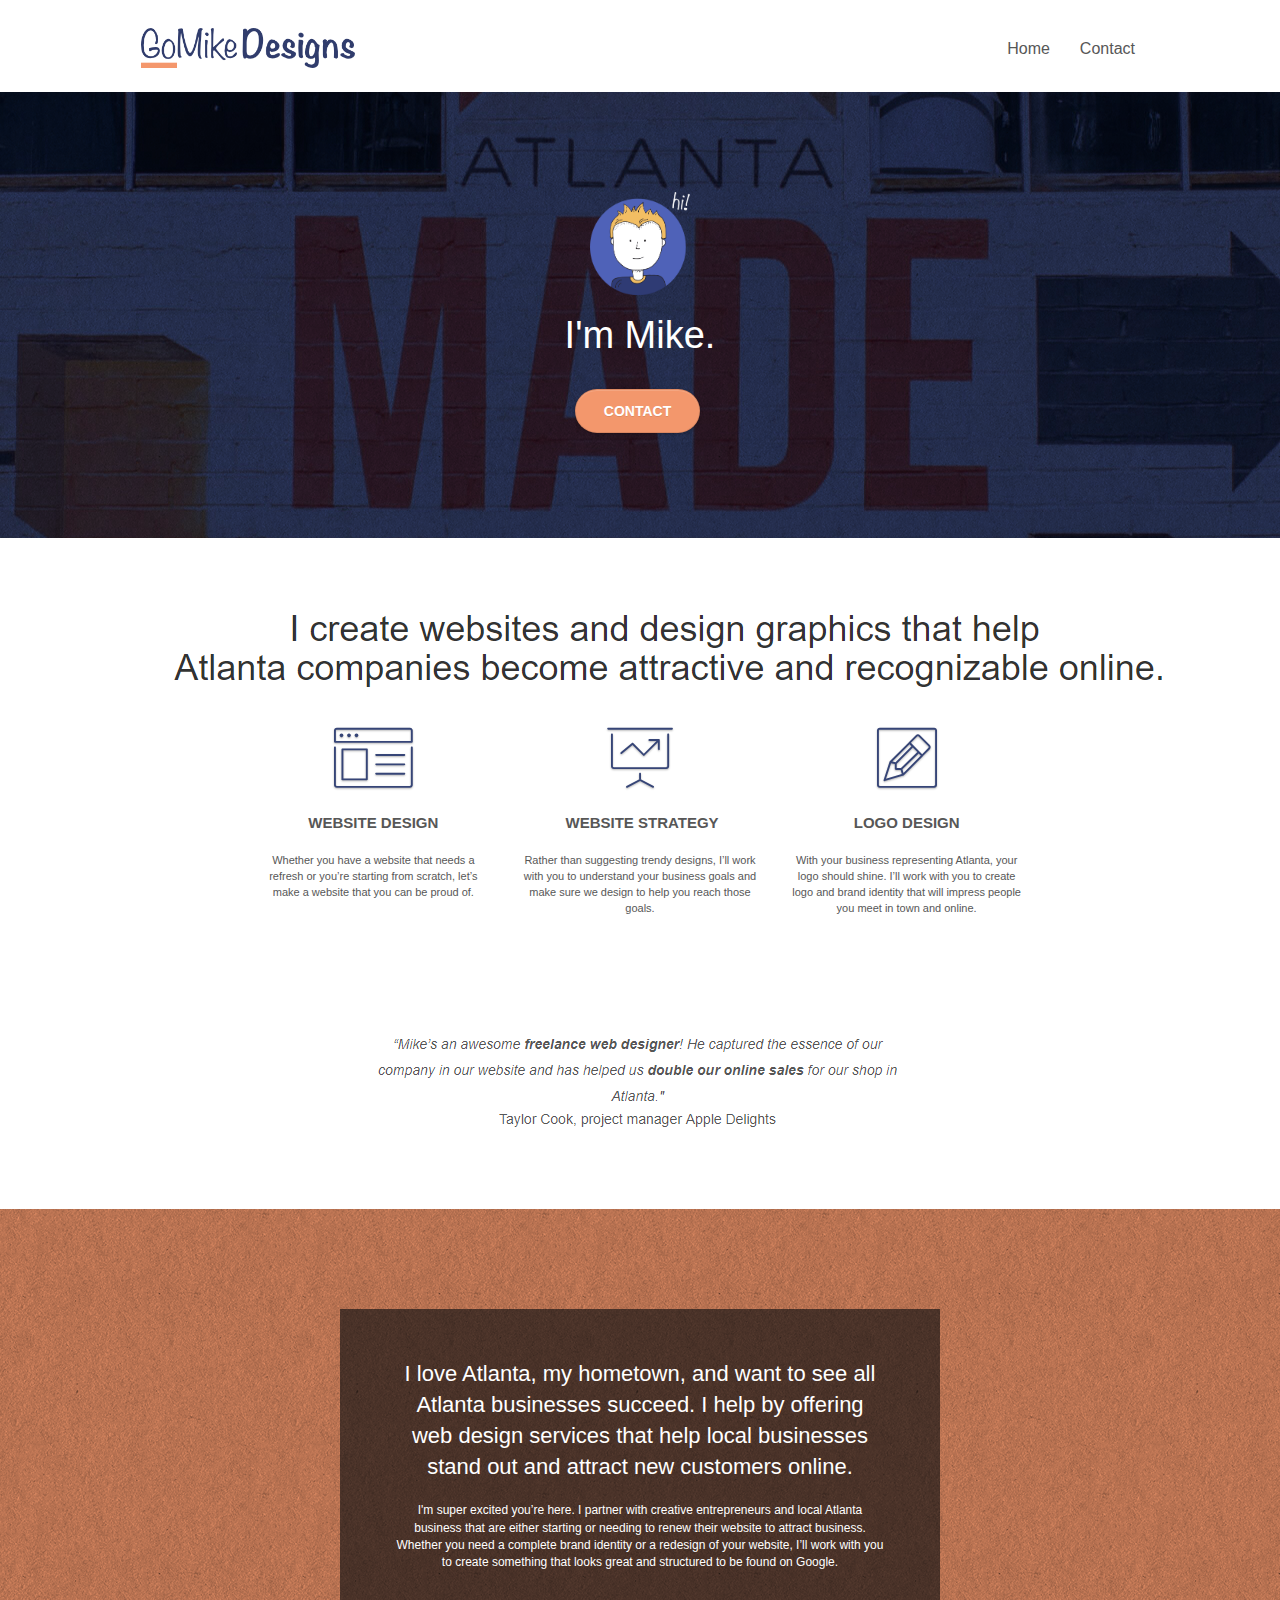
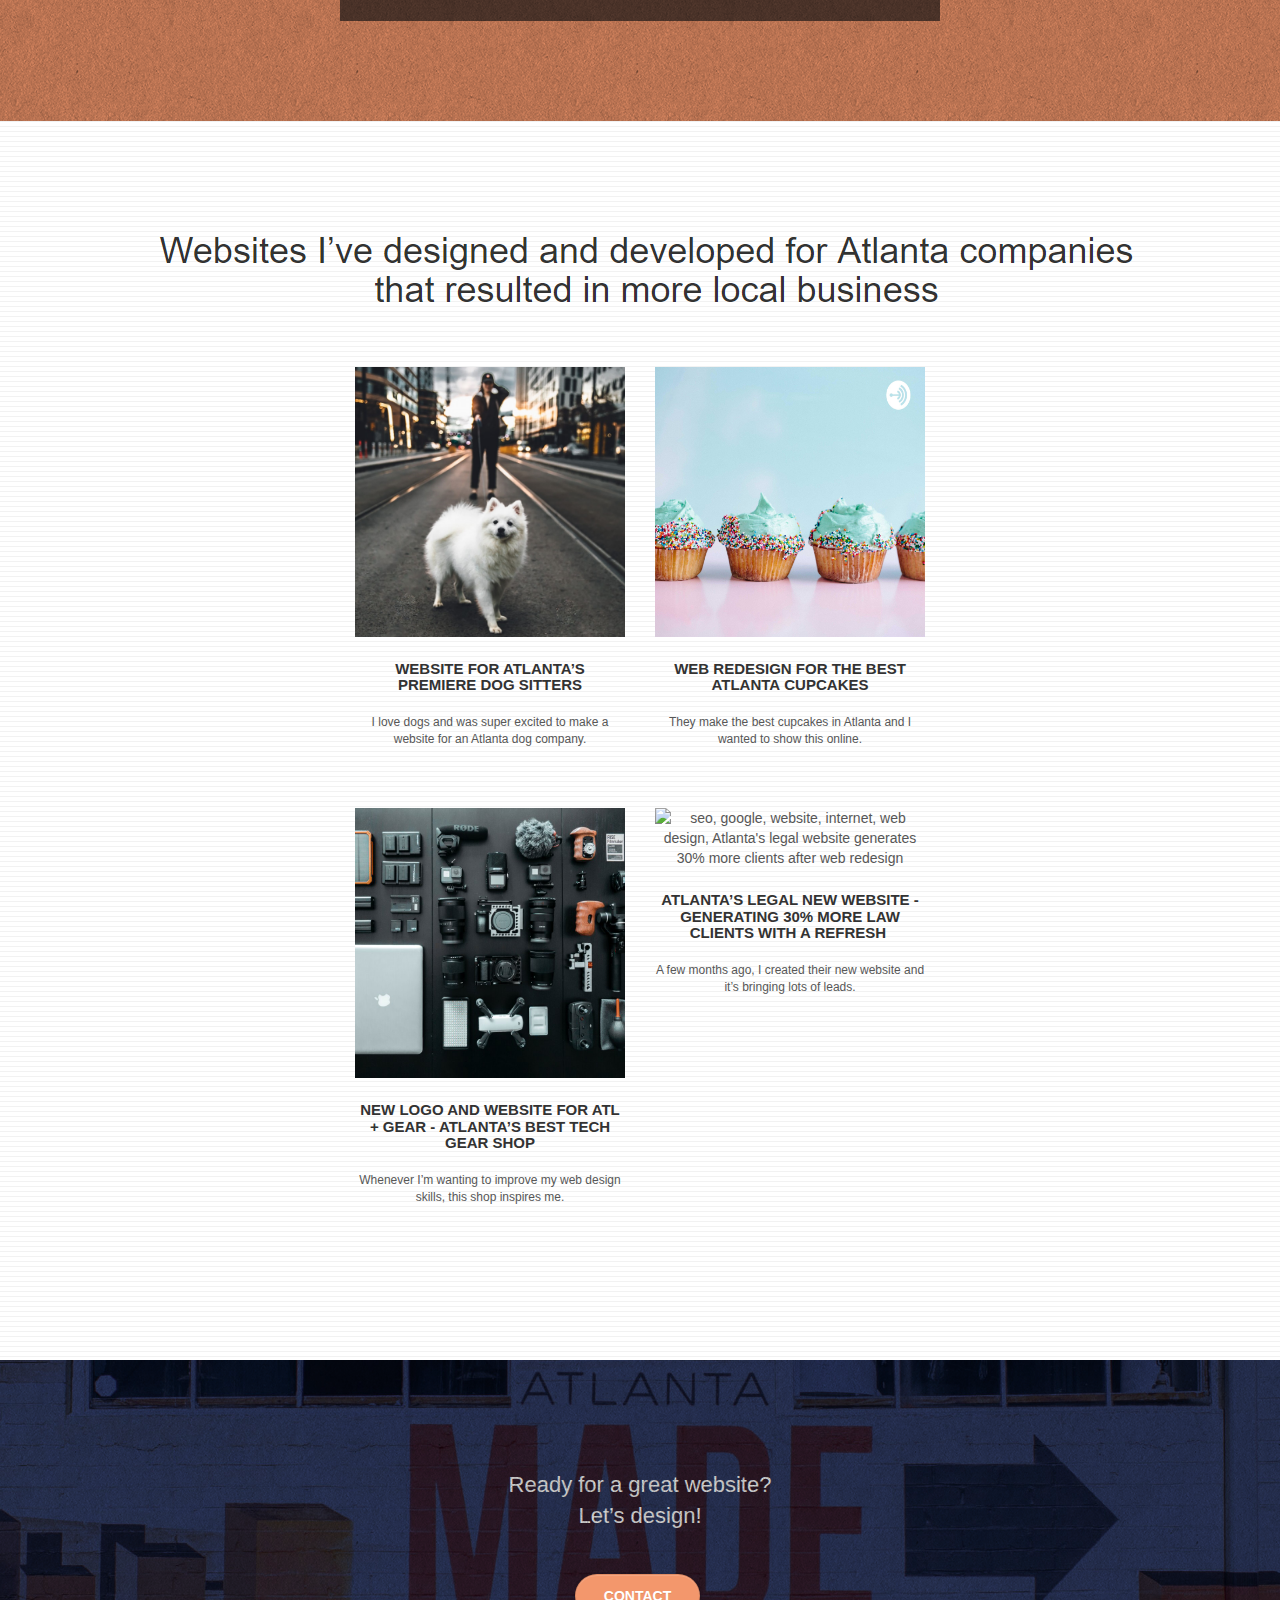
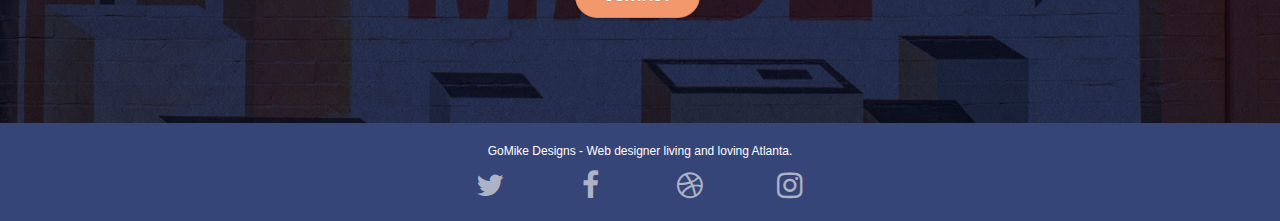
==== commit 28da85aa: "resized images" ====
--- a/index.html
+++ b/index.html
@@ -4,7 +4,7 @@
 <head>
 	<meta charset="utf-8">
 	<meta name="keywords"
-		content="seo, google, website, internet, web design, design agency, design agency, design agency, design agency, design agency, design agency, logo design atlanta">
+		content="web design, design agency, logo design atlanta, online sales">
 	<meta name="description" content="I'm Mike and your should hire me to build your website">
 	<meta name="viewport" content="width=device-width, initial-scale=1.0, viewport-fit=cover">
 	<link rel="shortcut icon" type="image/png" href="favicon.jpg">
@@ -202,9 +202,9 @@
 				</div>
 				<div class="row tight-width-whitespace portfolio-row">
 					<div class="col-sm-6">
-						<a href="#" data-lightbox="img/3.bmp" data-gallery-id="gallery-1"
+						<a href="#" data-lightbox="img/3.jpg" data-gallery-id="gallery-1"
 							data-caption="New logo and website for Atlanta's best tech gear shop"
-							data-frame="snapshot-lb"><img src="img/3.bmp" class="img-responsive portfolio-thumb"
+							data-frame="snapshot-lb"><img src="img/3.jpg" class="img-responsive portfolio-thumb"
 								alt="3.jpg" /></a>
 						<h3 class="mg-md text-center">
 							New logo and website for Atl + Gear - Atlanta&rsquo;s best tech gear shop
@@ -214,9 +214,9 @@
 						</p>
 					</div>
 					<div class="col-sm-6">
-						<a href="#" data-lightbox="img/4.bmp" data-gallery-id="gallery-1"
+						<a href="#" data-lightbox="img/4.jpg" data-gallery-id="gallery-1"
 							data-caption="Atlanta's legal website generates 30% more clients after web redesign"
-							data-frame="snapshot-lb"><img src="img/4.bmp" class="img-responsive portfolio-thumb"
+							data-frame="snapshot-lb"><img src="img/4."jpg class="img-responsive portfolio-thumb"
 								alt="seo, google, website, internet, web design, Atlanta's legal website generates 30% more clients after web redesign" /></a>
 						<h3 class="mg-md text-center">
 							Atlanta&rsquo;s legal new website - Generating 30% more law clients with a refresh&nbsp;
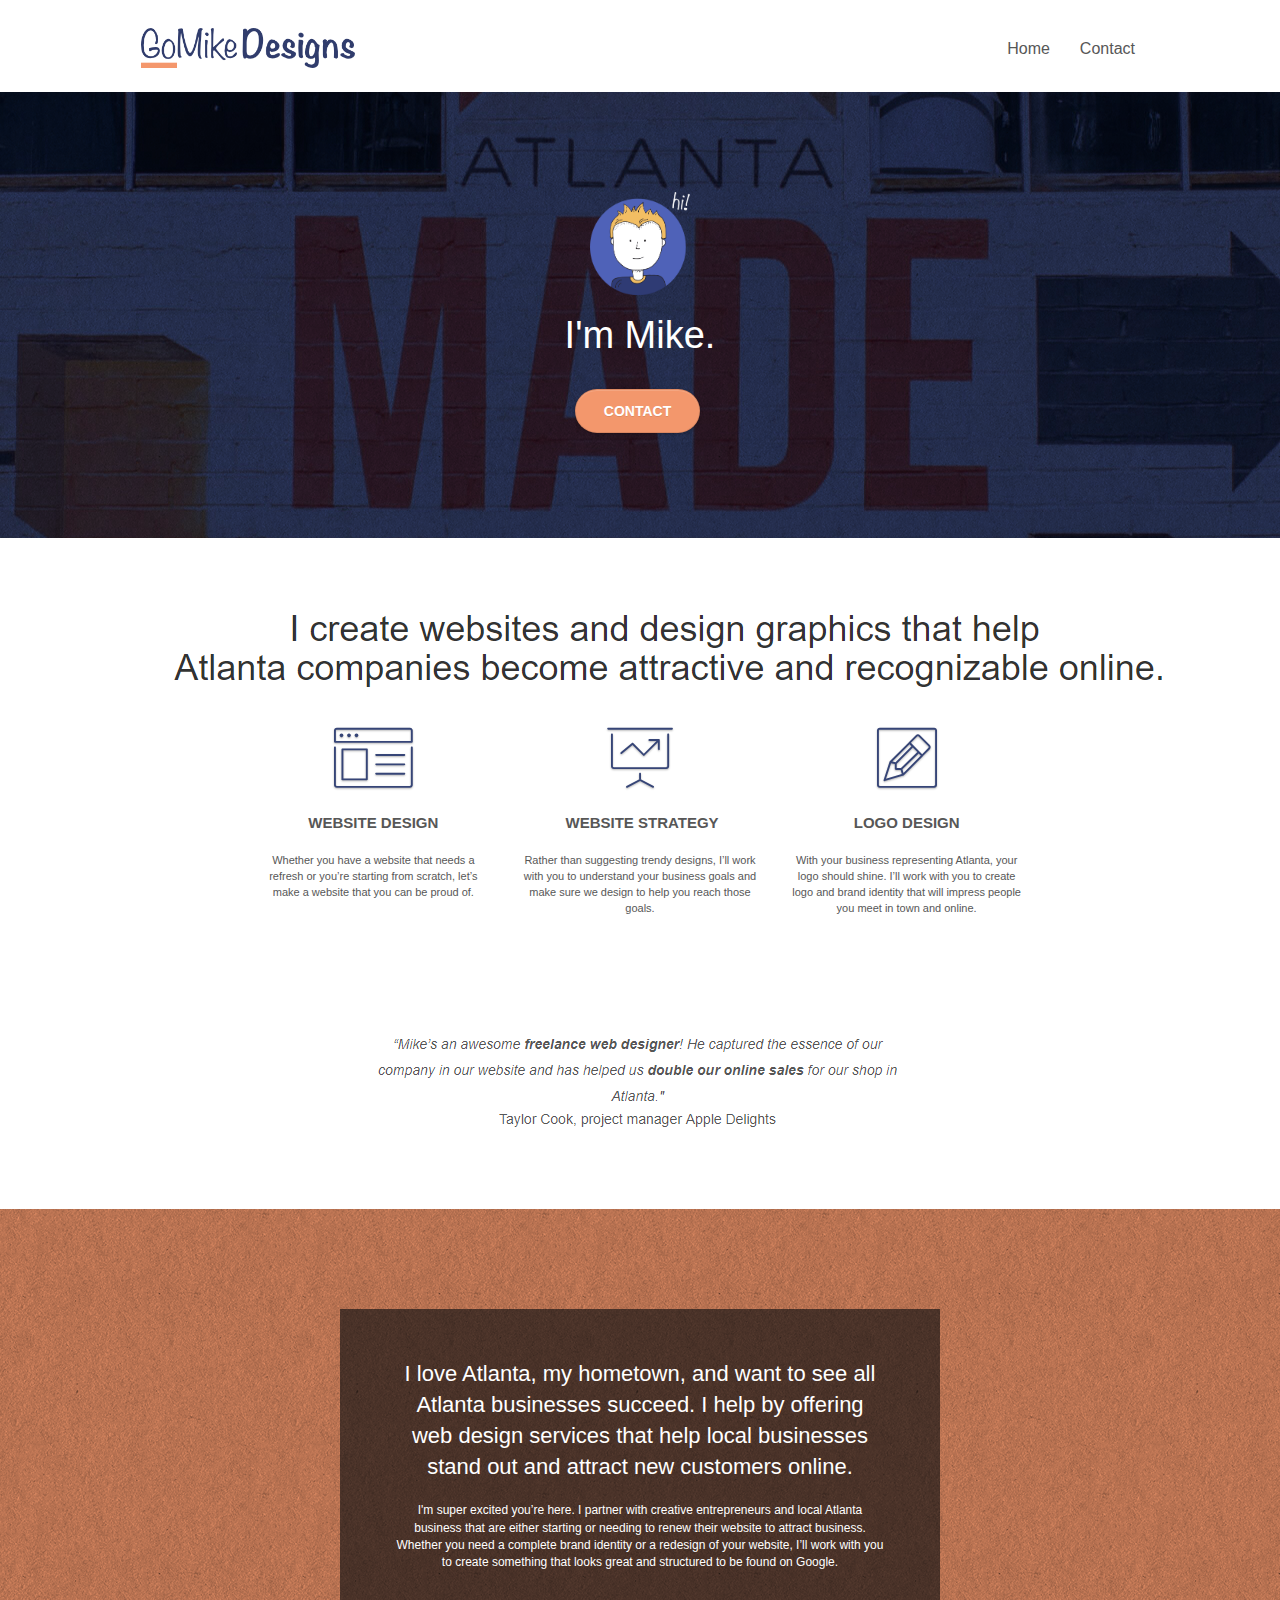
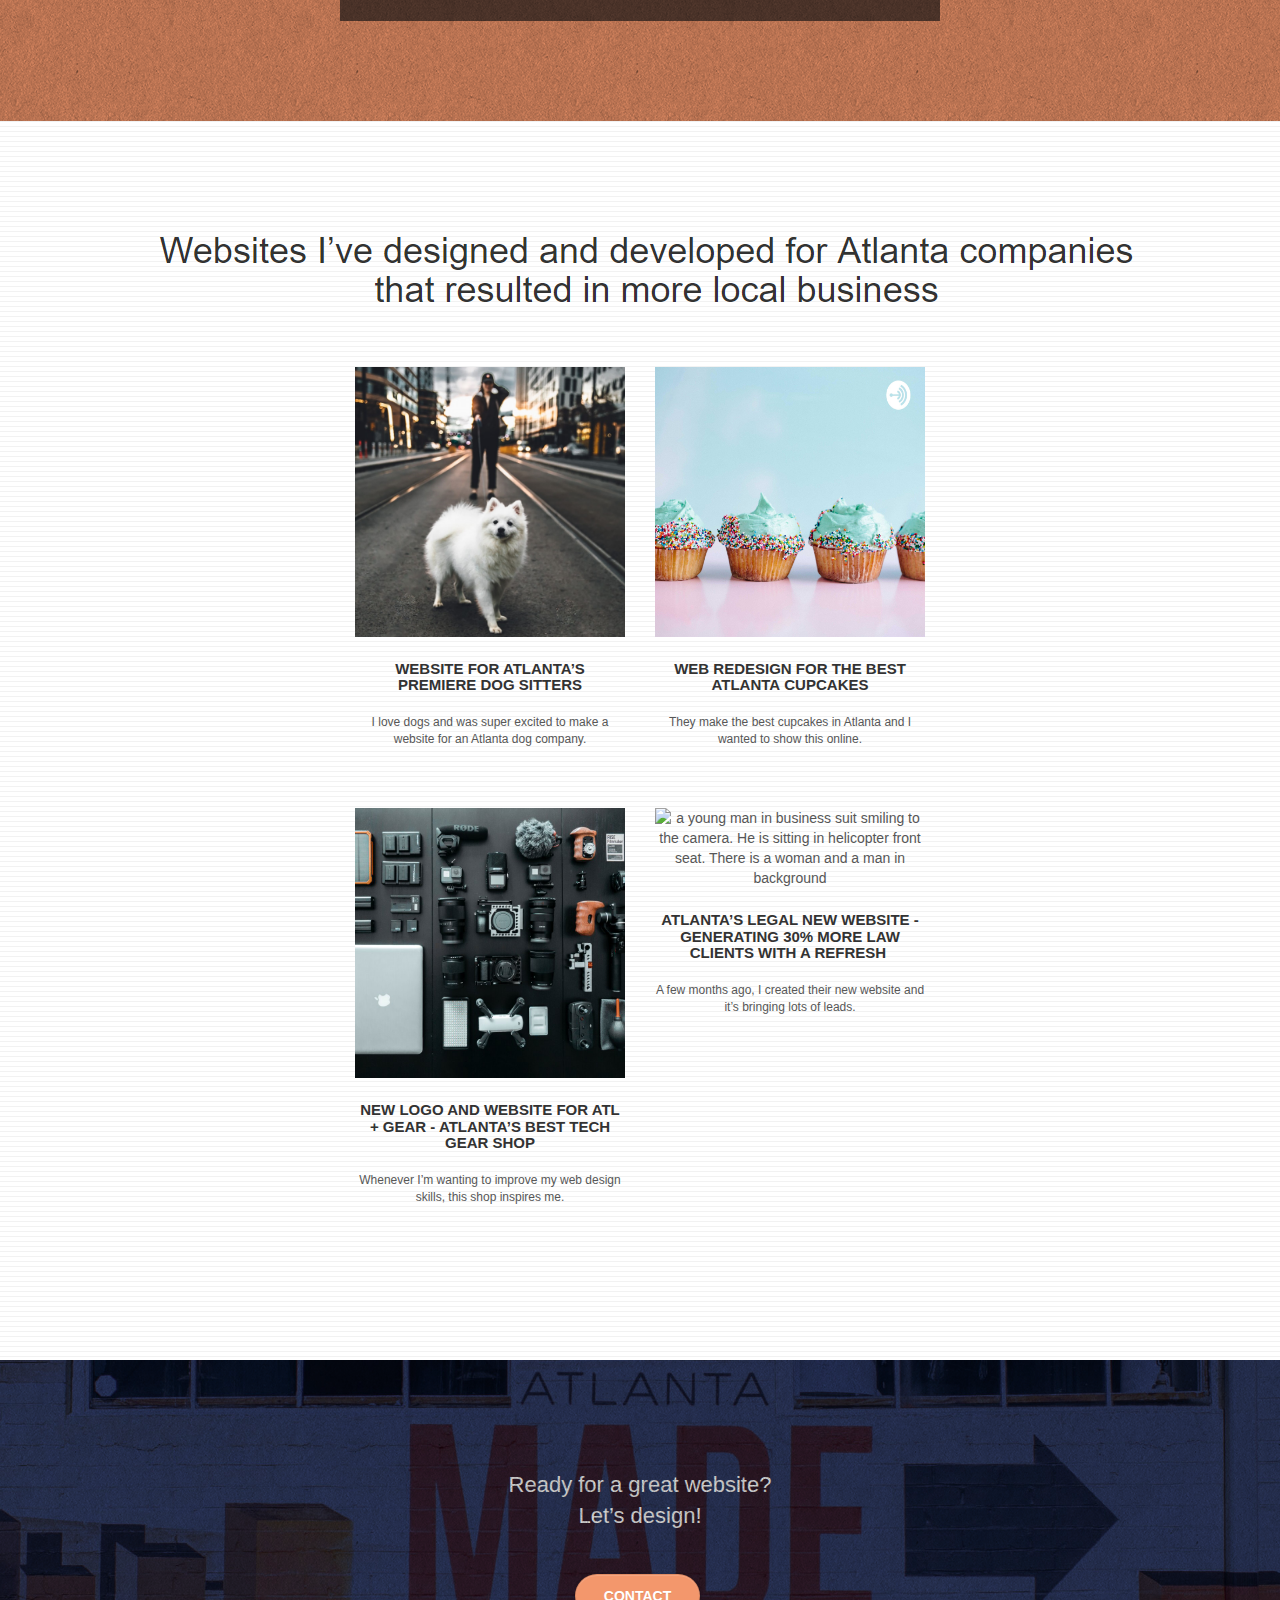
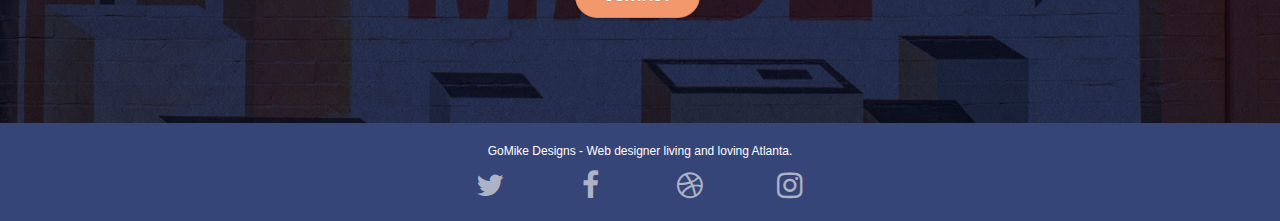
==== commit e38379ab: "alt tag added and refined to all img tage and aria-label addec to social media iconss" ====
--- a/index.html
+++ b/index.html
@@ -3,8 +3,7 @@
 
 <head>
 	<meta charset="utf-8">
-	<meta name="keywords"
-		content="web design, design agency, logo design atlanta, online sales">
+	<meta name="keywords" content="web design, design agency, logo design atlanta, online sales">
 	<meta name="description" content="I'm Mike and your should hire me to build your website">
 	<meta name="viewport" content="width=device-width, initial-scale=1.0, viewport-fit=cover">
 	<link rel="shortcut icon" type="image/png" href="favicon.jpg">
@@ -40,7 +39,7 @@
 				<nav class="navbar row">
 					<div class="navbar-header">
 						<a class="navbar-brand" href="index.html"><img src="img/atlanta%20web%20design%20logo.png"
-								alt="logo, seo, google, website, internet, web design, design agency" height="40" /></a>
+								alt="GoMikeDesign logo" height="40" /></a>
 						<button id="nav-toggle" type="button" class="ui-navbar-toggle navbar-toggle"
 							data-toggle="collapse" data-target=".navbar-1">
 							<span class="sr-only">Toggle navigation</span><span class="icon-bar"></span><span
@@ -71,8 +70,7 @@
 				<div class="row tight-width-whitespace">
 					<div class="col-sm-12">
 						<img src="img/atlanta%20web%20designer%20mike.png" class="center-block image-resize-mode"
-							width="100"
-							alt="atlanta web designer mike,seo, google, website, internet, web design, design agency" />
+							width="100" alt="a hand drawn atlanta web designer mike." />
 						<h1 class="text-center hero-bloc-text tc-white ">
 							I'm Mike.
 						</h1>
@@ -91,7 +89,7 @@
 			<div class="container bloc-md">
 				<div class="row">
 					<div class="col-sm-12 text-center">
-						<img alt="web agency, web design, logo design, atlanta agency, mike" src="img/title.png" />
+						<img alt="text image of I create websites and design graphic that help Atlanta companies become attractive and recognizable online." src="img/title.png" />
 					</div>
 				</div>
 				<div class="row voffset-lg med-width-whitespace">
@@ -134,7 +132,7 @@
 				</div>
 				<div class="row voffset-lg voffset">
 					<div class="col-xs-12 col-md-8 col-md-offset-2 text-center">
-						<img alt="web agency, web design, logo design " src="img/quote.png" />
+						<img alt="quote image from Taylor Cook, project manager Apple Delights, Mike's an awesome freelance web designer! He captured the essessce of our company in out website and has helped us double our online sales for our shop in Atlanta." src="img/quote.png" />
 					</div>
 				</div>
 			</div>
@@ -170,7 +168,7 @@
 			<div class="container bloc-lg">
 				<div class="row">
 					<div class="col-sm-12 text-center">
-						<img alt="web agency, web design, logo design " src="img/title2.png" />
+						<img alt="text image that says websites I've designed and developed for Atlanta companies that resulted in more local business" src="img/title2.png" />
 
 					</div>
 				</div>
@@ -179,7 +177,7 @@
 						<a href="#" data-lightbox="img/11.jpg" data-gallery-id="gallery-1"
 							data-caption="Website for Atlanta's Premiere dog salon" data-frame="snapshot-lb"><img
 								src="img/11.jpg" class="img-responsive portfolio-thumb"
-								alt="seo, google, website, internet, web design, design agency website for dog salon" /></a>
+								alt="a woman in casual attire with a white dog on leash. They are standing on a tram track. The dog is close and looking into the camera and and the woman is out of focus" /></a>
 						<h3 class="mg-md text-center">
 							Website for Atlanta&rsquo;s premiere Dog Sitters
 						</h3>
@@ -191,10 +189,11 @@
 						<a href="#" data-lightbox="img/2.jpg" data-gallery-id="gallery-1"
 							data-caption="web redesign for the best cupcakes in Atlanta" data-frame="snapshot-lb"><img
 								src="img/2.jpg" class="img-responsive portfolio-thumb"
-								alt="seo, google, website, internet, web design, design agency website for best cupcakes in atlanta" /></a>
+								alt="lined up cupcakes with tiffany blue frosting and hundreds and throusands sprinked on the side" /></a>
 						<h3 class="mg-md text-center">
 							Web redesign for the best Atlanta&nbsp;cupcakes
 						</h3>
+					</h3>
 						<p class="text-center">
 							They make the best cupcakes in Atlanta and I wanted to show this online.
 						</p>
@@ -205,7 +204,7 @@
 						<a href="#" data-lightbox="img/3.jpg" data-gallery-id="gallery-1"
 							data-caption="New logo and website for Atlanta's best tech gear shop"
 							data-frame="snapshot-lb"><img src="img/3.jpg" class="img-responsive portfolio-thumb"
-								alt="3.jpg" /></a>
+								alt="laptop, photography and video equipment accessories placed on black wide plank wood surface in grid layout" /></a>
 						<h3 class="mg-md text-center">
 							New logo and website for Atl + Gear - Atlanta&rsquo;s best tech gear shop
 						</h3>
@@ -216,8 +215,8 @@
 					<div class="col-sm-6">
 						<a href="#" data-lightbox="img/4.jpg" data-gallery-id="gallery-1"
 							data-caption="Atlanta's legal website generates 30% more clients after web redesign"
-							data-frame="snapshot-lb"><img src="img/4."jpg class="img-responsive portfolio-thumb"
-								alt="seo, google, website, internet, web design, Atlanta's legal website generates 30% more clients after web redesign" /></a>
+							data-frame="snapshot-lb"><img src="img/4." jpg class="img-responsive portfolio-thumb"
+								alt="a young man in business suit smiling to the camera. He is sitting in helicopter front seat. There is a woman and a man in background" /></a>
 						<h3 class="mg-md text-center">
 							Atlanta&rsquo;s legal new website - Generating 30% more law clients with a refresh&nbsp;
 						</h3>
@@ -258,22 +257,22 @@
 						<div class="row row-no-gutters social">
 							<div class="col-sm-3">
 								<div class="text-center">
-									<a class="social" href="index.html"><span class="fa fa-twitter icon-md"></span></a>
-								</div>
-							</div>
-							<div class="col-sm-3">
-								<div class="text-center">
-									<a class="social" href="index.html"><span class="fa fa-facebook icon-md"></span></a>
-								</div>
-							</div>
-							<div class="col-sm-3">
-								<div class="text-center">
-									<a class="social" href="index.html"><span class="fa fa-dribbble icon-md"></span></a>
-								</div>
-							</div>
-							<div class="col-sm-3">
-								<div class="text-center">
-									<a class="social" href="index.html"><span
+									<a class="social" href="index.html" aria-label="twitter"><span class="fa fa-twitter icon-md"></span></a>
+								</div>
+							</div>
+							<div class="col-sm-3">
+								<div class="text-center">
+									<a class="social" href="index.html" aria-label="meta"><span class="fa fa-facebook icon-md"></span></a>
+								</div>
+							</div>
+							<div class="col-sm-3">
+								<div class="text-center">
+									<a class="social" href="index.html" aria-label="dribble"><span class="fa fa-dribbble icon-md"></span></a>
+								</div>
+							</div>
+							<div class="col-sm-3">
+								<div class="text-center">
+									<a class="social" href="index.html" aria-label="instagram"><span
 											class="fa fa-instagram icon-md"></span></a>
 								</div>
 							</div>
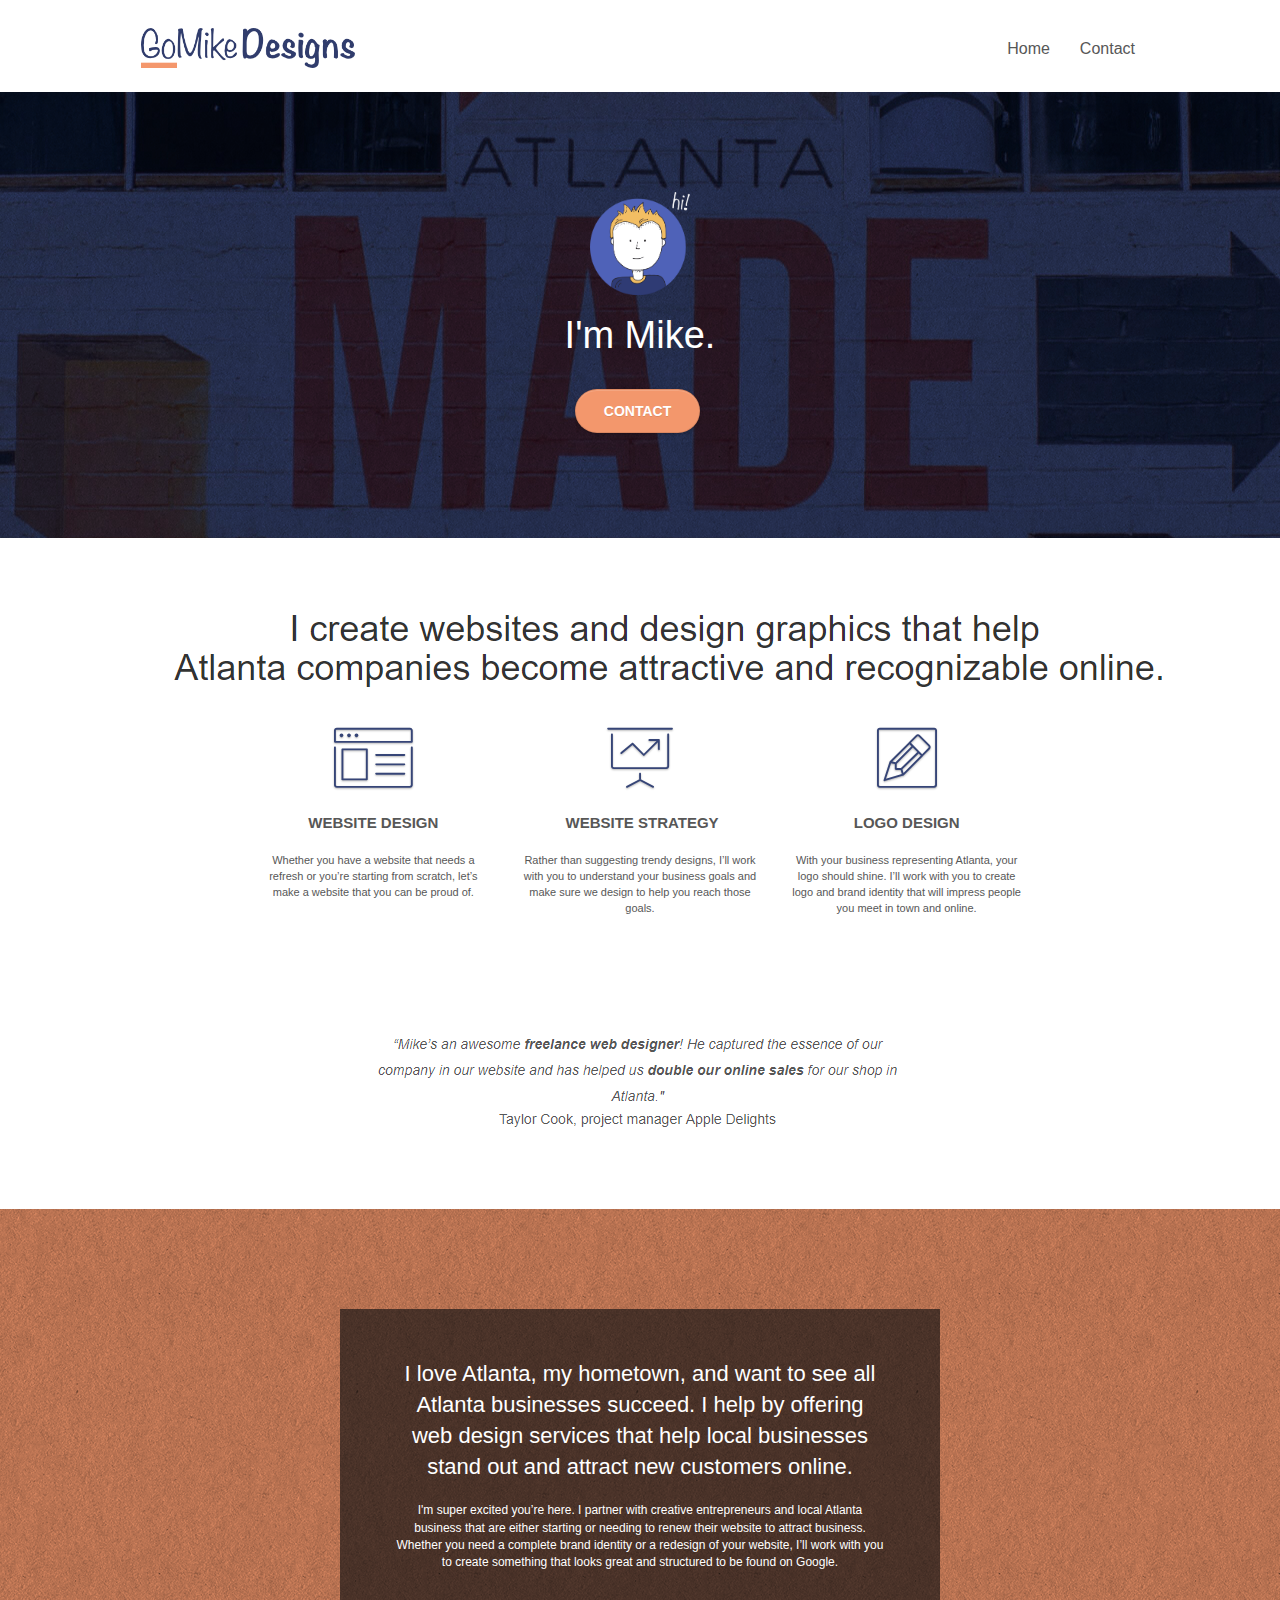
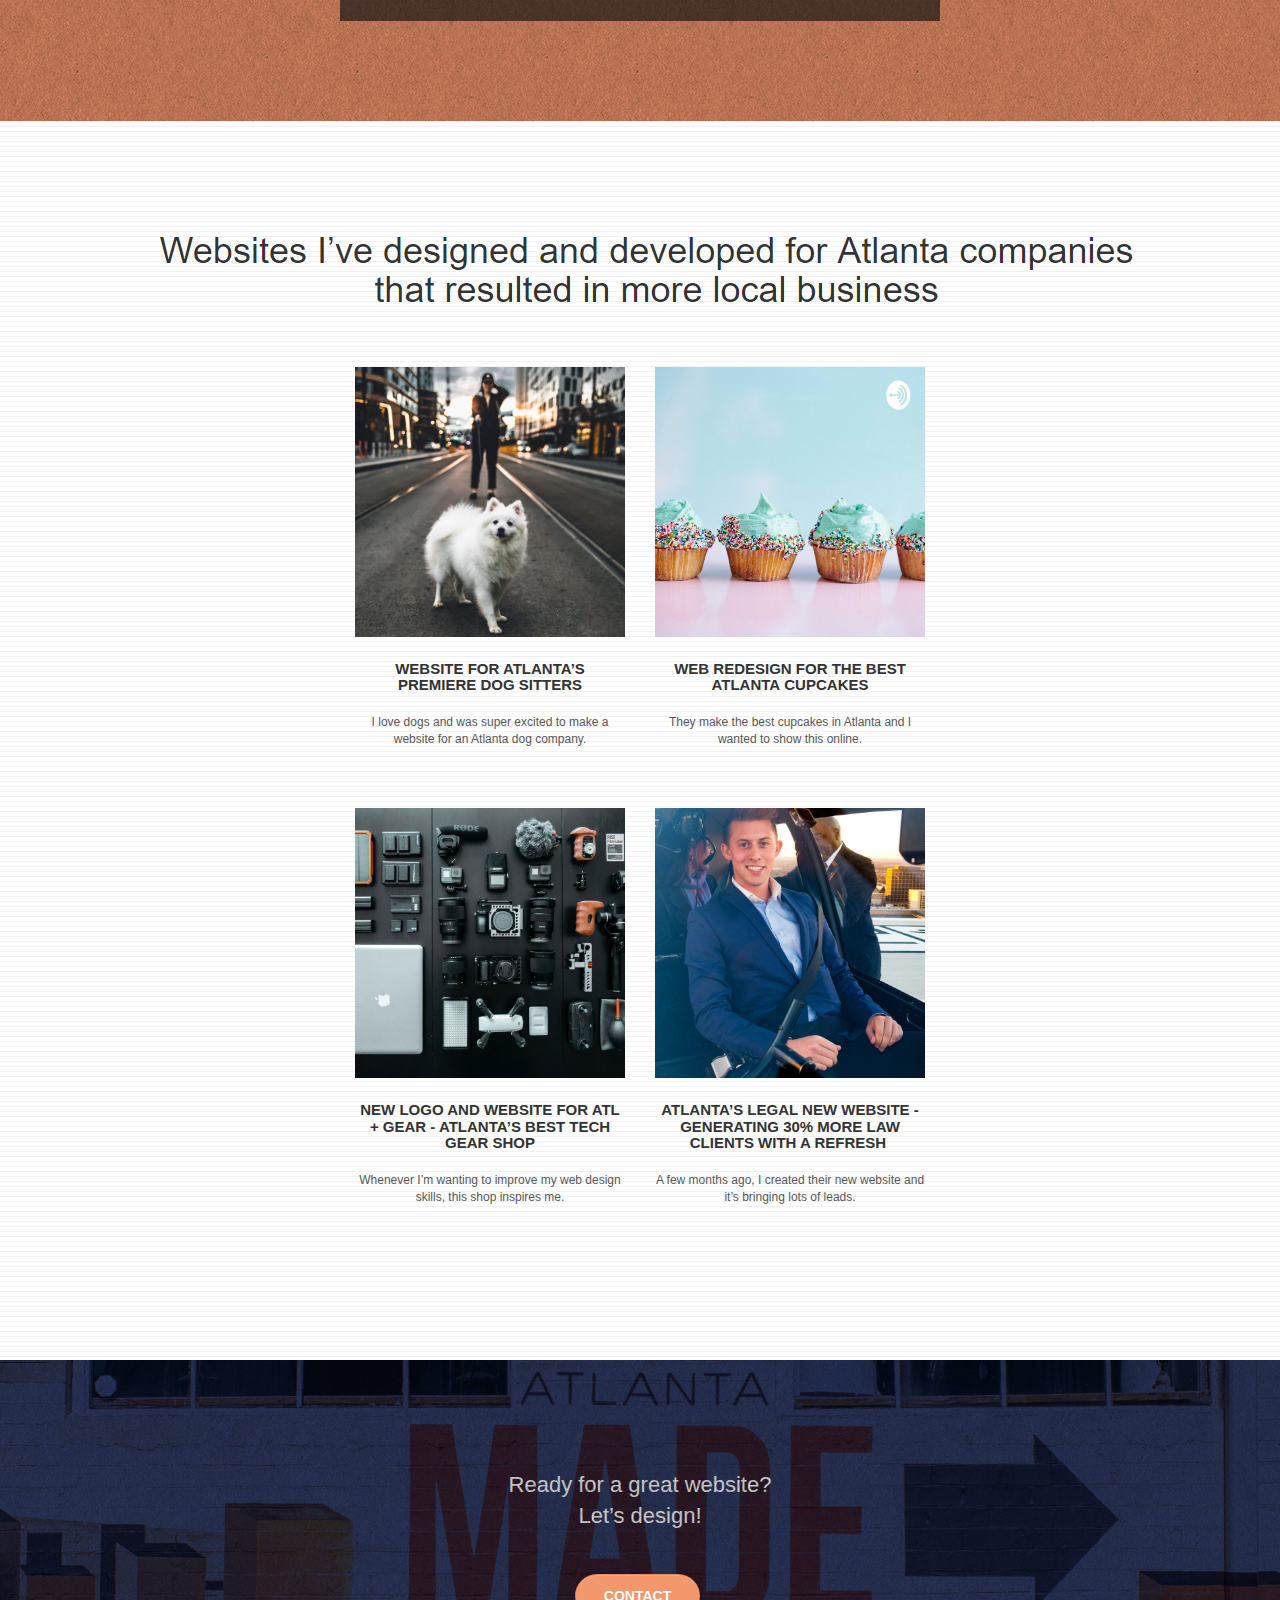
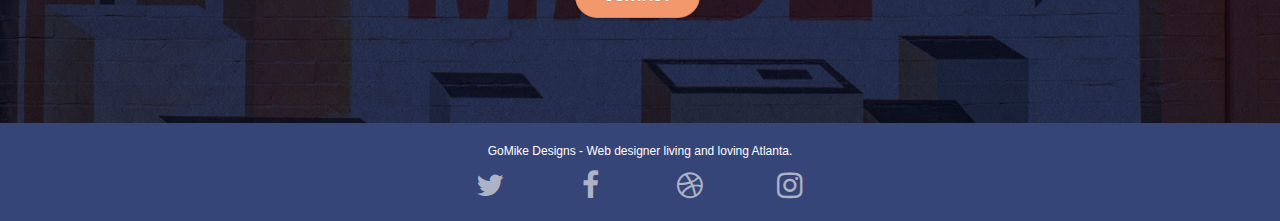
==== commit a7f637e9: "fixed broken img/4.jpg" ====
--- a/index.html
+++ b/index.html
@@ -215,7 +215,7 @@
 					<div class="col-sm-6">
 						<a href="#" data-lightbox="img/4.jpg" data-gallery-id="gallery-1"
 							data-caption="Atlanta's legal website generates 30% more clients after web redesign"
-							data-frame="snapshot-lb"><img src="img/4." jpg class="img-responsive portfolio-thumb"
+							data-frame="snapshot-lb"><img src="img/4.jpg" jpg class="img-responsive portfolio-thumb"
 								alt="a young man in business suit smiling to the camera. He is sitting in helicopter front seat. There is a woman and a man in background" /></a>
 						<h3 class="mg-md text-center">
 							Atlanta&rsquo;s legal new website - Generating 30% more law clients with a refresh&nbsp;
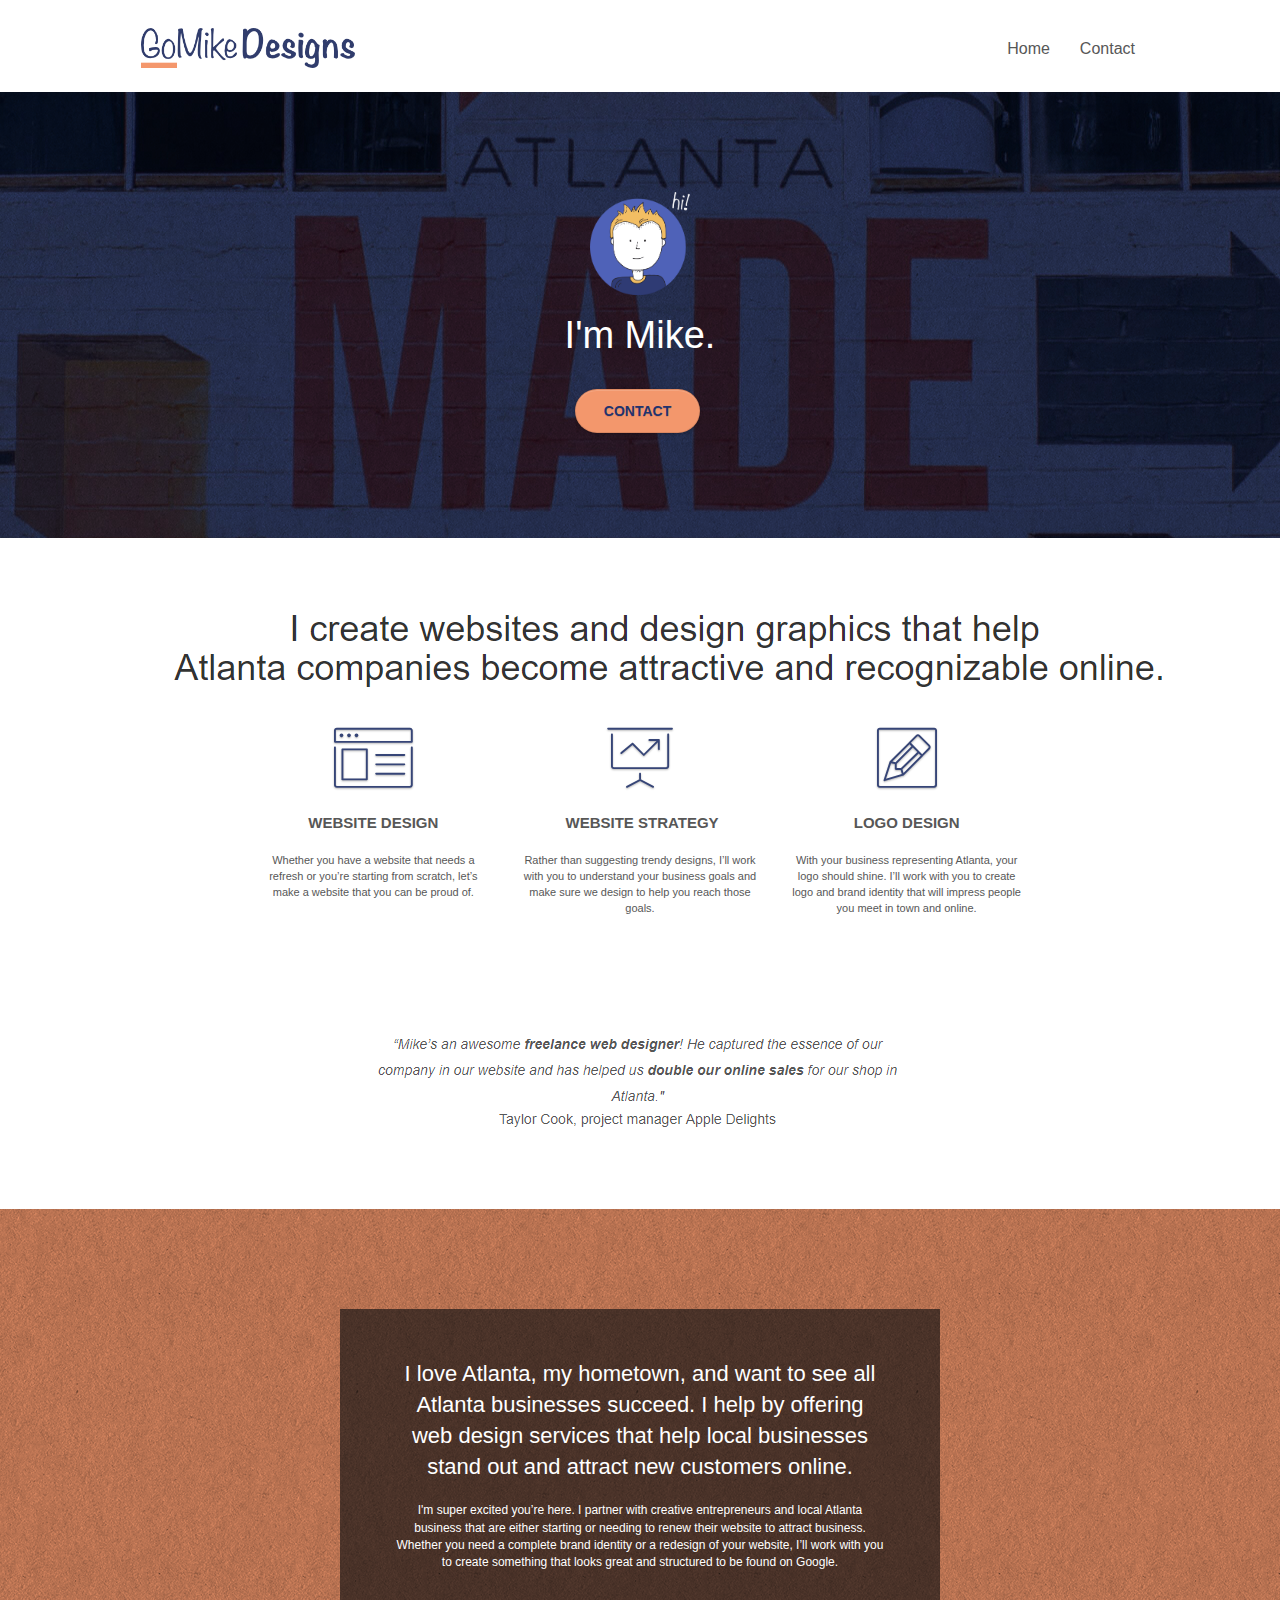
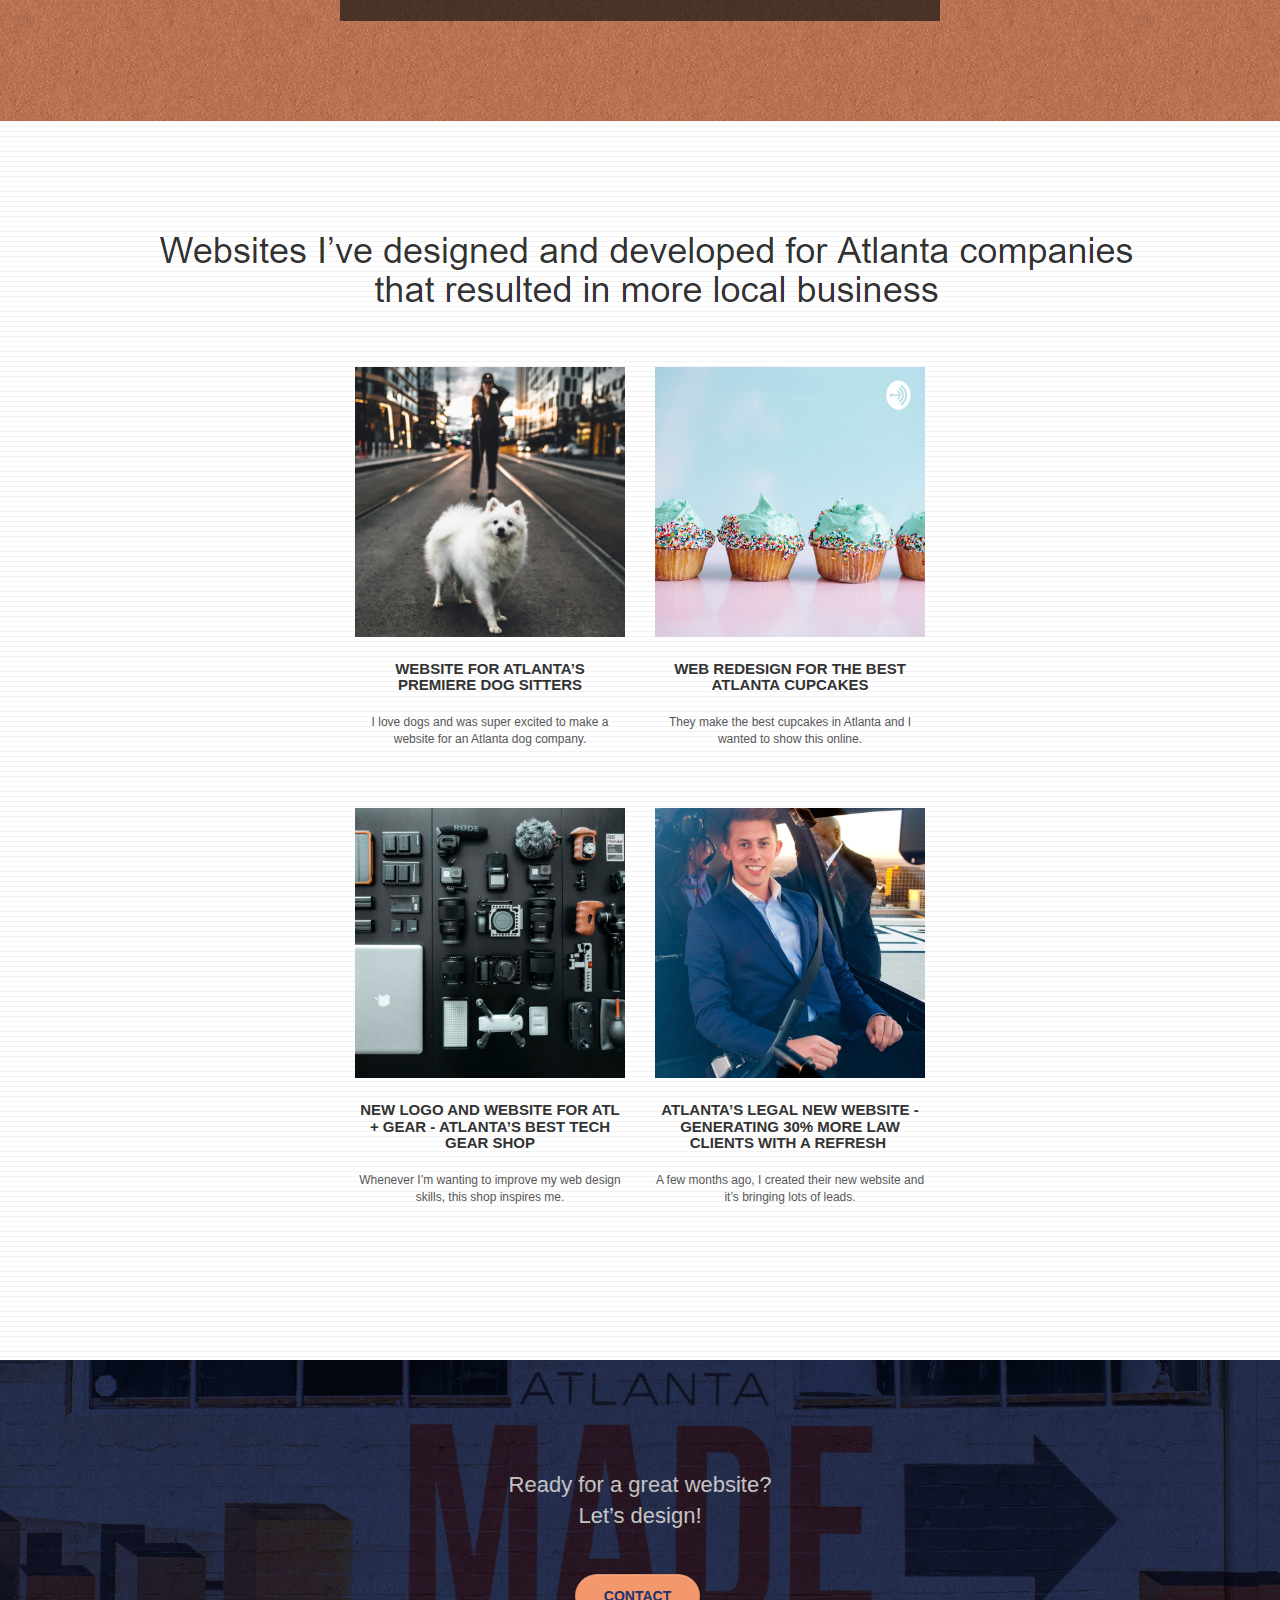
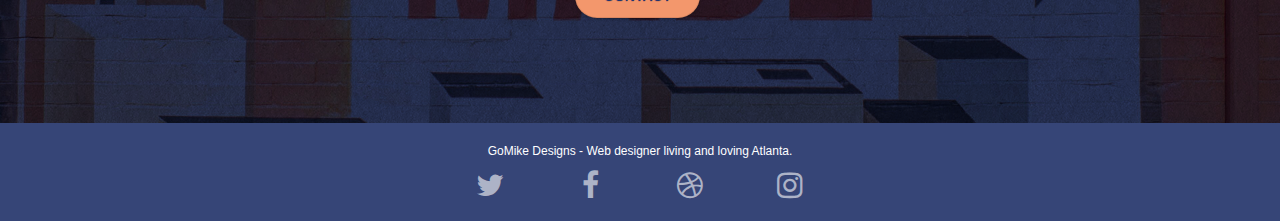
==== commit 02fc29ee: "form labels updated, both html files validated, lighthouse optimization results improved" ====
--- a/index.html
+++ b/index.html
@@ -89,7 +89,8 @@
 			<div class="container bloc-md">
 				<div class="row">
 					<div class="col-sm-12 text-center">
-						<img alt="text image of I create websites and design graphic that help Atlanta companies become attractive and recognizable online." src="img/title.png" />
+						<img alt="text image of I create websites and design graphic that help Atlanta companies become attractive and recognizable online."
+							src="img/title.png" />
 					</div>
 				</div>
 				<div class="row voffset-lg med-width-whitespace">
@@ -132,7 +133,8 @@
 				</div>
 				<div class="row voffset-lg voffset">
 					<div class="col-xs-12 col-md-8 col-md-offset-2 text-center">
-						<img alt="quote image from Taylor Cook, project manager Apple Delights, Mike's an awesome freelance web designer! He captured the essessce of our company in out website and has helped us double our online sales for our shop in Atlanta." src="img/quote.png" />
+						<img alt="quote image from Taylor Cook, project manager Apple Delights, Mike's an awesome freelance web designer! He captured the essessce of our company in out website and has helped us double our online sales for our shop in Atlanta."
+							src="img/quote.png" />
 					</div>
 				</div>
 			</div>
@@ -168,7 +170,8 @@
 			<div class="container bloc-lg">
 				<div class="row">
 					<div class="col-sm-12 text-center">
-						<img alt="text image that says websites I've designed and developed for Atlanta companies that resulted in more local business" src="img/title2.png" />
+						<img alt="text image that says websites I've designed and developed for Atlanta companies that resulted in more local business"
+							src="img/title2.png" />
 
 					</div>
 				</div>
@@ -193,7 +196,6 @@
 						<h3 class="mg-md text-center">
 							Web redesign for the best Atlanta&nbsp;cupcakes
 						</h3>
-					</h3>
 						<p class="text-center">
 							They make the best cupcakes in Atlanta and I wanted to show this online.
 						</p>
@@ -215,7 +217,7 @@
 					<div class="col-sm-6">
 						<a href="#" data-lightbox="img/4.jpg" data-gallery-id="gallery-1"
 							data-caption="Atlanta's legal website generates 30% more clients after web redesign"
-							data-frame="snapshot-lb"><img src="img/4.jpg" jpg class="img-responsive portfolio-thumb"
+							data-frame="snapshot-lb"><img src="img/4.jpg" class="img-responsive portfolio-thumb"
 								alt="a young man in business suit smiling to the camera. He is sitting in helicopter front seat. There is a woman and a man in background" /></a>
 						<h3 class="mg-md text-center">
 							Atlanta&rsquo;s legal new website - Generating 30% more law clients with a refresh&nbsp;
@@ -257,17 +259,20 @@
 						<div class="row row-no-gutters social">
 							<div class="col-sm-3">
 								<div class="text-center">
-									<a class="social" href="index.html" aria-label="twitter"><span class="fa fa-twitter icon-md"></span></a>
-								</div>
-							</div>
-							<div class="col-sm-3">
-								<div class="text-center">
-									<a class="social" href="index.html" aria-label="meta"><span class="fa fa-facebook icon-md"></span></a>
-								</div>
-							</div>
-							<div class="col-sm-3">
-								<div class="text-center">
-									<a class="social" href="index.html" aria-label="dribble"><span class="fa fa-dribbble icon-md"></span></a>
+									<a class="social" href="index.html" aria-label="twitter"><span
+											class="fa fa-twitter icon-md"></span></a>
+								</div>
+							</div>
+							<div class="col-sm-3">
+								<div class="text-center">
+									<a class="social" href="index.html" aria-label="meta"><span
+											class="fa fa-facebook icon-md"></span></a>
+								</div>
+							</div>
+							<div class="col-sm-3">
+								<div class="text-center">
+									<a class="social" href="index.html" aria-label="dribble"><span
+											class="fa fa-dribbble icon-md"></span></a>
 								</div>
 							</div>
 							<div class="col-sm-3">
--- a/style.css
+++ b/style.css
@@ -793,7 +793,7 @@
 
 .btn-atomic-tangerine {
     background: #F3976C;
-    color: #FFFFFF !important;
+    color: #22336e !important;
 }
 
 .btn-atomic-tangerine:hover {
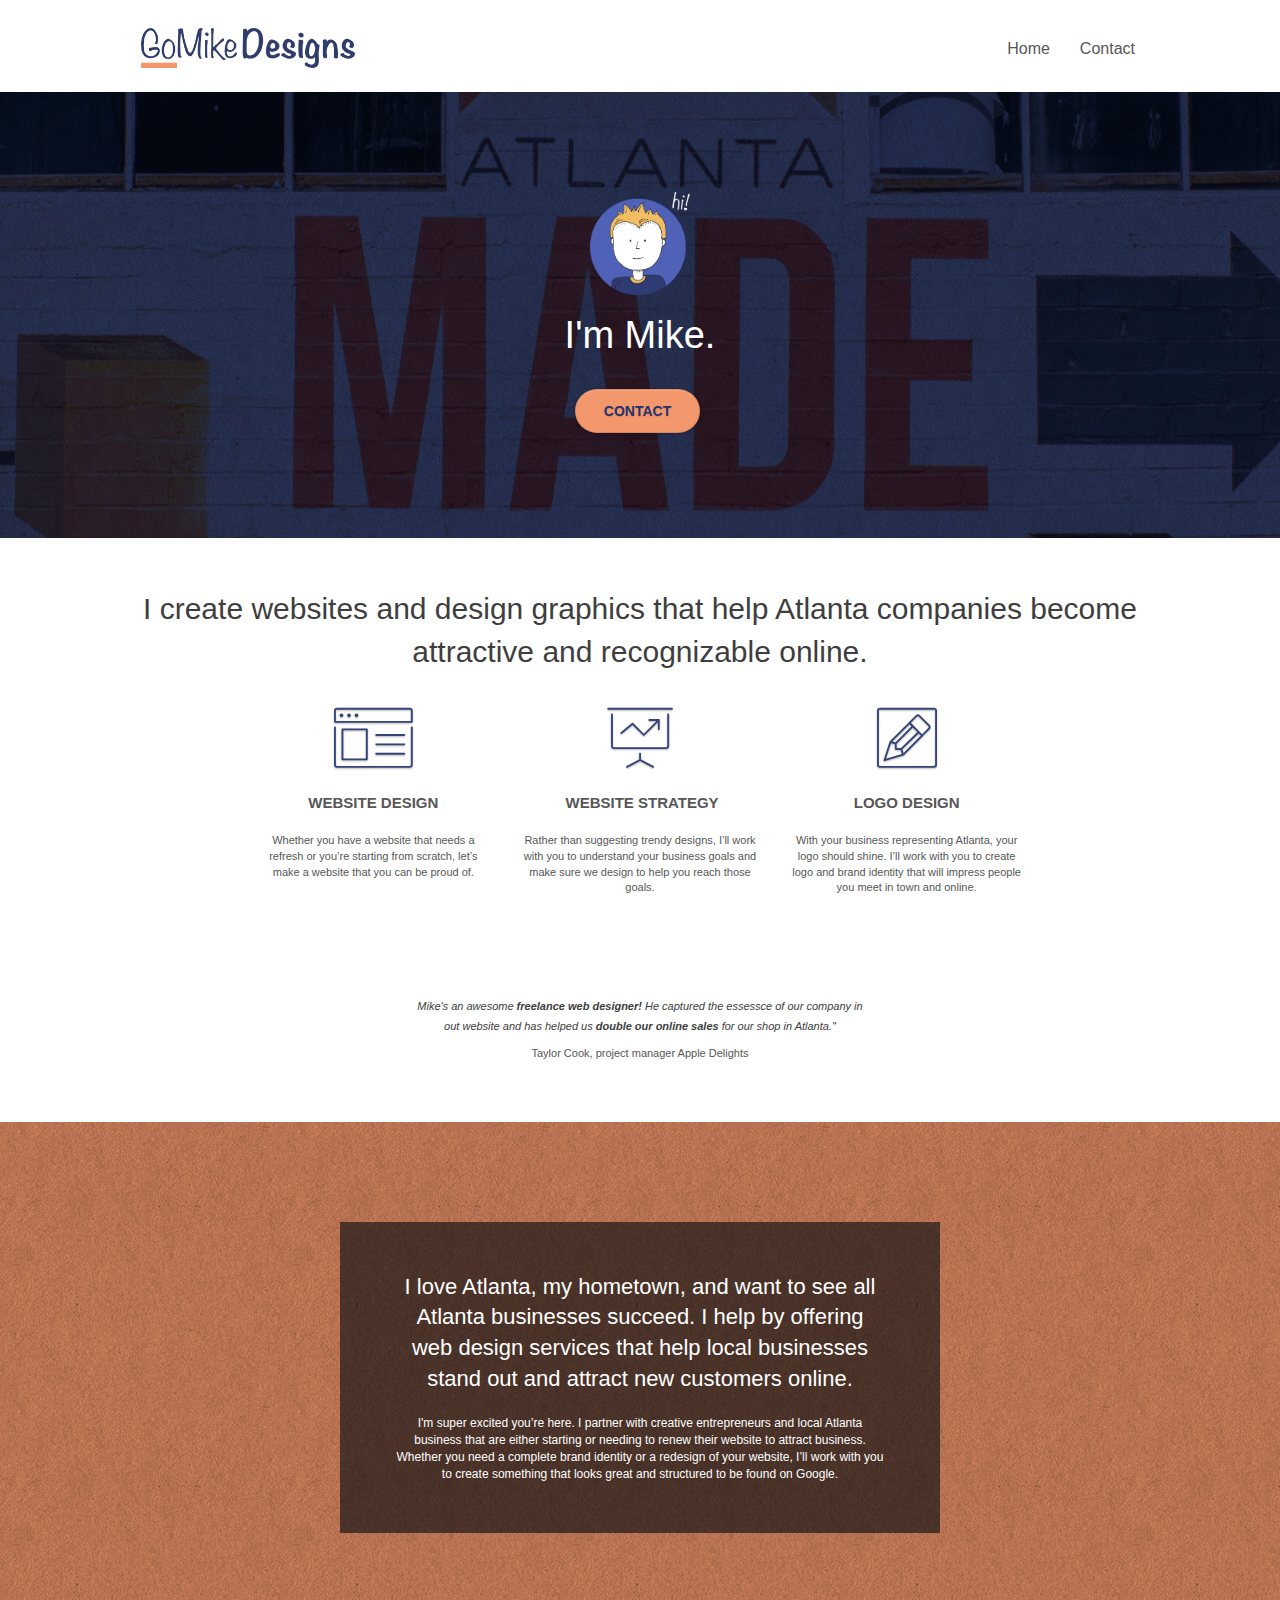
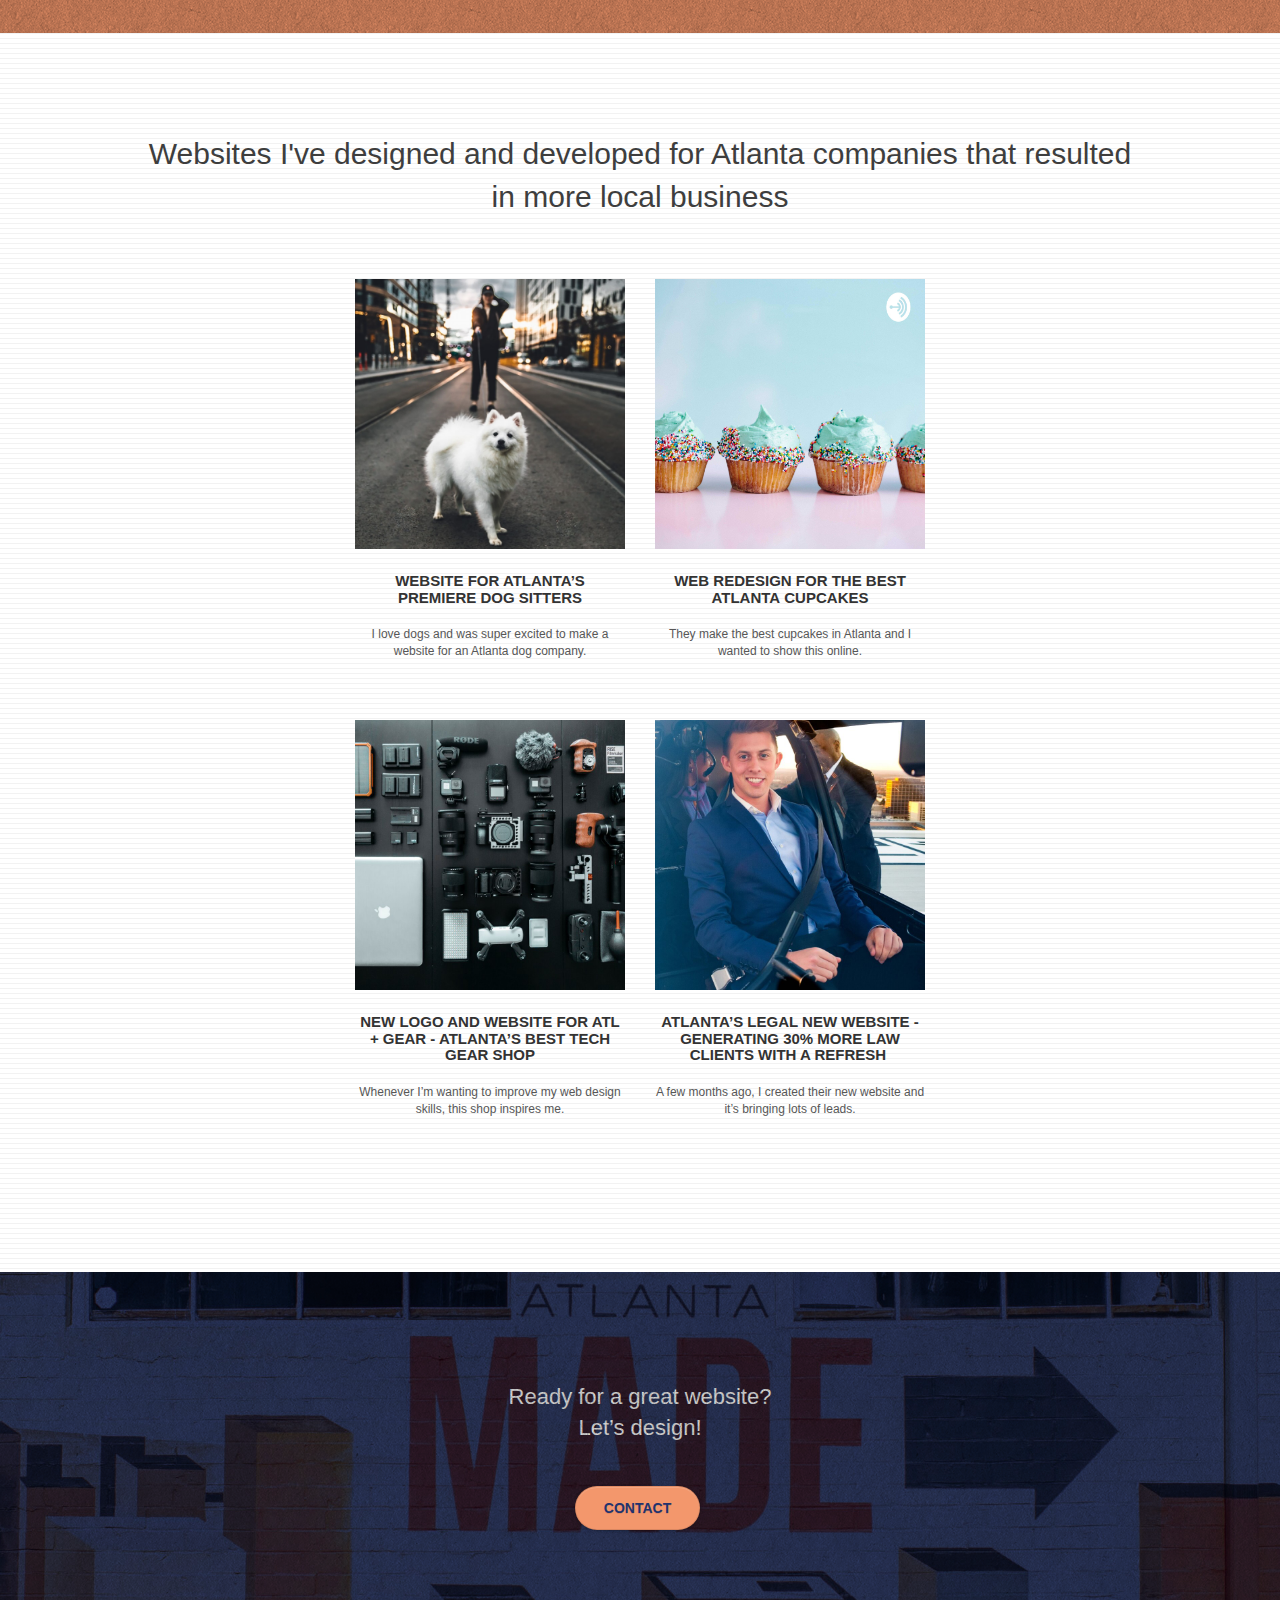
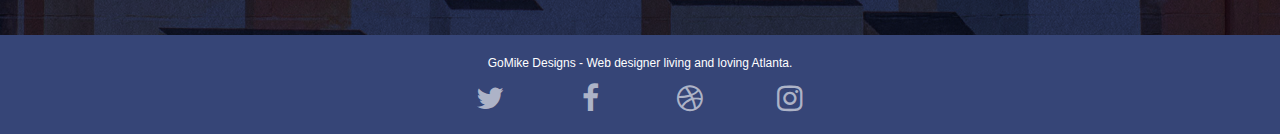
==== commit 63097cc4: "replaced text images with text" ====
--- a/index.html
+++ b/index.html
@@ -20,7 +20,7 @@
 	<script src="./js/jquery.touchSwipe.js"></script>
 	<script src="./js/gmaps.js"></script>
 
-	<title>Home</title>
+	<title>Home_GoMikeDesign</title>
 
 
 	<!-- Analytics -->
@@ -89,8 +89,9 @@
 			<div class="container bloc-md">
 				<div class="row">
 					<div class="col-sm-12 text-center">
-						<img alt="text image of I create websites and design graphic that help Atlanta companies become attractive and recognizable online."
-							src="img/title.png" />
+						<p class="extraLarge charcoal">
+							I create websites and design graphics that help Atlanta companies become attractive and recognizable online.
+						</p>
 					</div>
 				</div>
 				<div class="row voffset-lg med-width-whitespace">
@@ -133,8 +134,7 @@
 				</div>
 				<div class="row voffset-lg voffset">
 					<div class="col-xs-12 col-md-8 col-md-offset-2 text-center">
-						<img alt="quote image from Taylor Cook, project manager Apple Delights, Mike's an awesome freelance web designer! He captured the essessce of our company in out website and has helped us double our online sales for our shop in Atlanta."
-							src="img/quote.png" />
+						<p class="testimonial charcoal"><i>Mike's an awesome <strong>freelance web designer!</strong> He captured the essessce of our company in out website and has helped us <strong>double our online sales</strong> for our shop in Atlanta."</i></p><p>Taylor Cook, project manager Apple Delights</p>
 					</div>
 				</div>
 			</div>
@@ -170,9 +170,7 @@
 			<div class="container bloc-lg">
 				<div class="row">
 					<div class="col-sm-12 text-center">
-						<img alt="text image that says websites I've designed and developed for Atlanta companies that resulted in more local business"
-							src="img/title2.png" />
-
+						<p class="extraLarge charcoal">Websites I've designed and developed for Atlanta companies that resulted in more local business</p>
 					</div>
 				</div>
 				<div class="row tight-width-whitespace portfolio-row">
--- a/style.css
+++ b/style.css
@@ -1083,6 +1083,17 @@
 .light{
     color:rgba(255, 255, 255, .6) !important;
 }
+.extraLarge {
+    font-size: 30px !important;
+}
+
+.charcoal{color:rgb(62, 62, 62)!important;}
+.testimonial{
+    max-width: 450px;
+    text-align: center;
+    margin:10px auto;
+    line-height: 20px;
+}
 
 @media (max-width: 400px) {
     .bloc {
